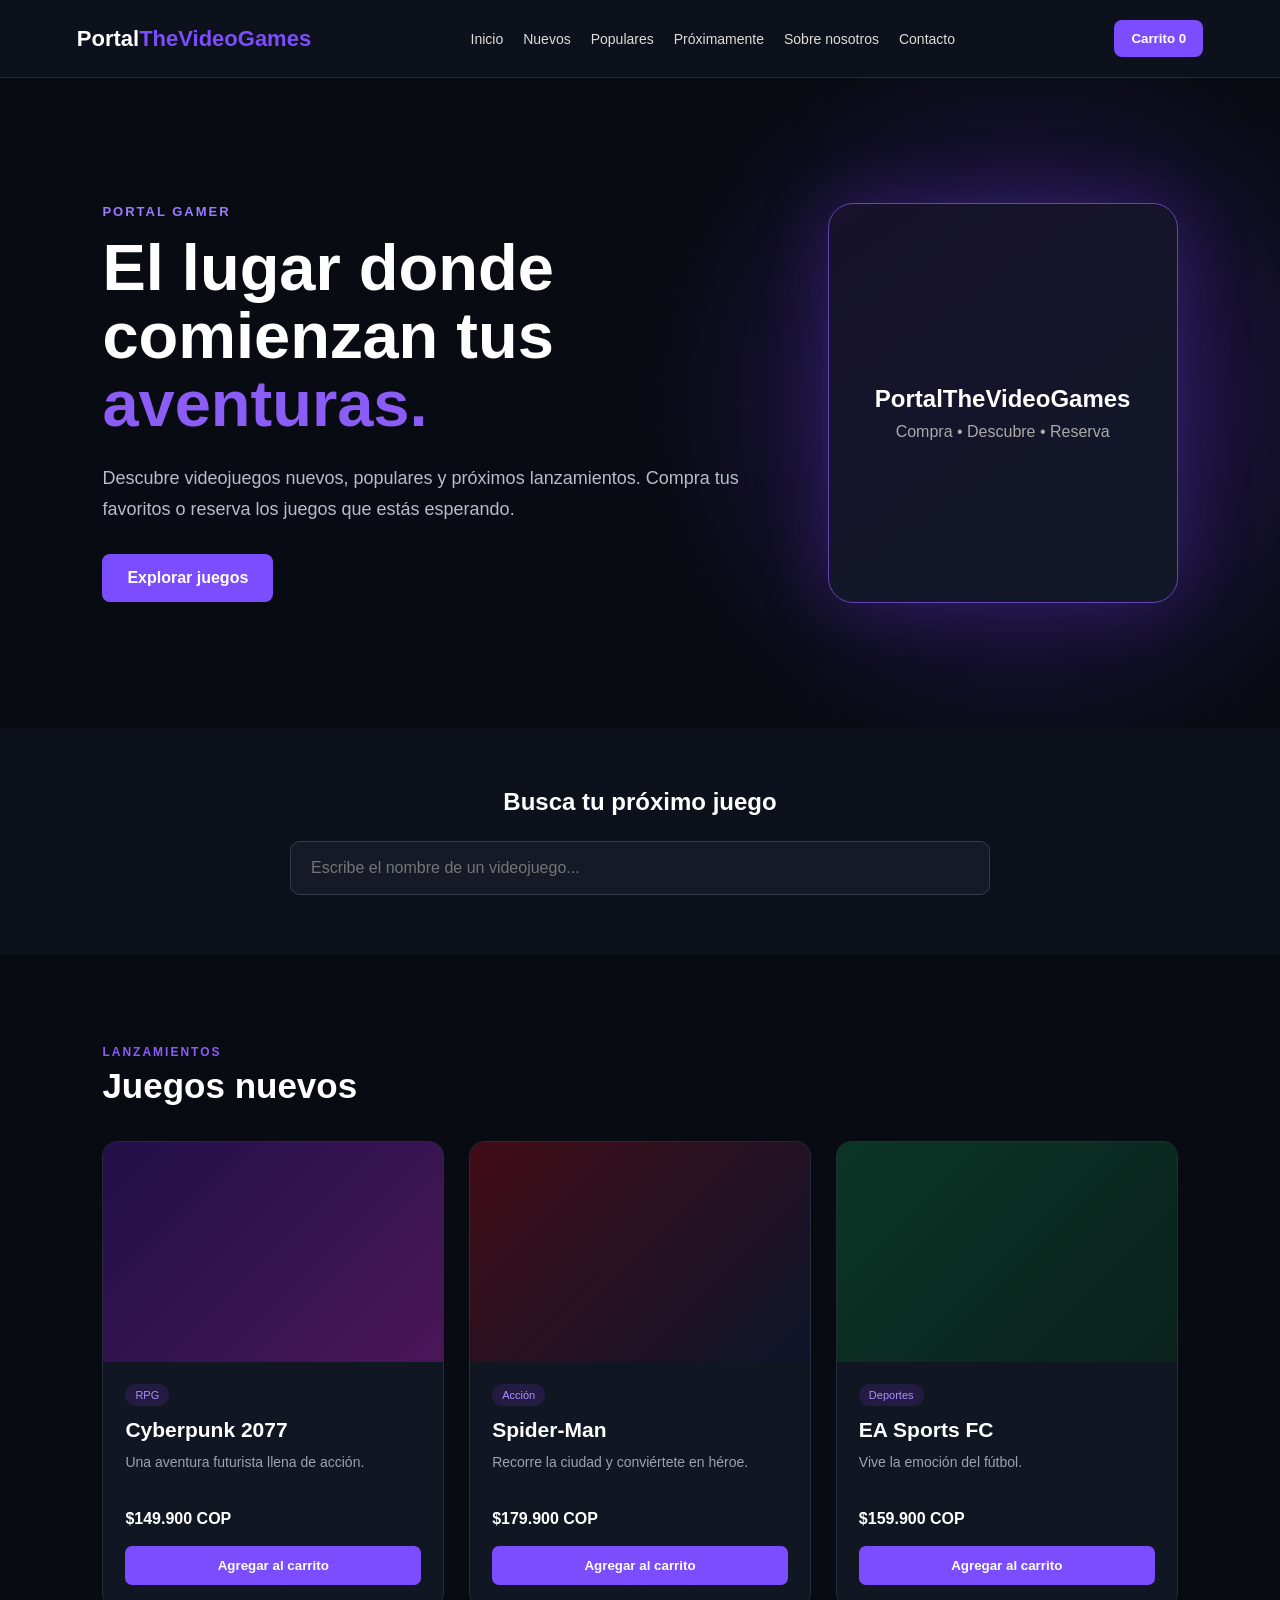
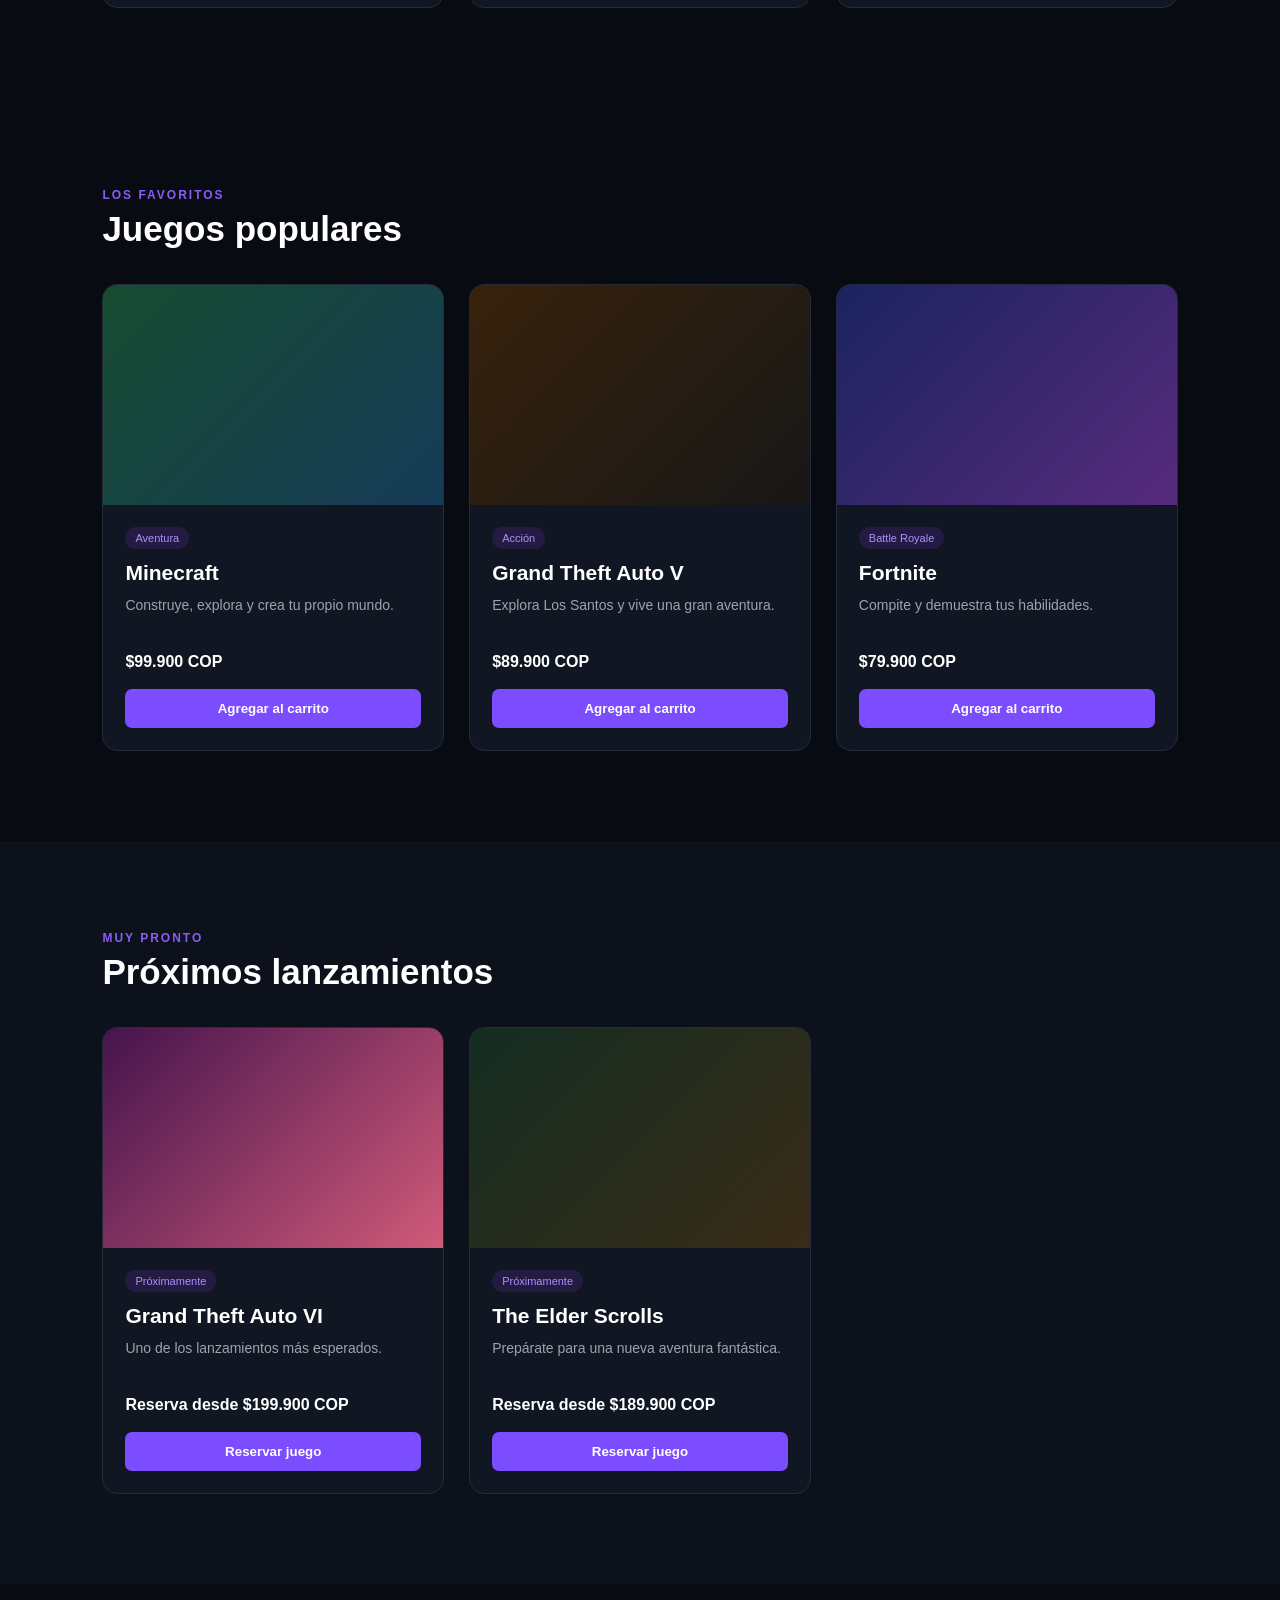
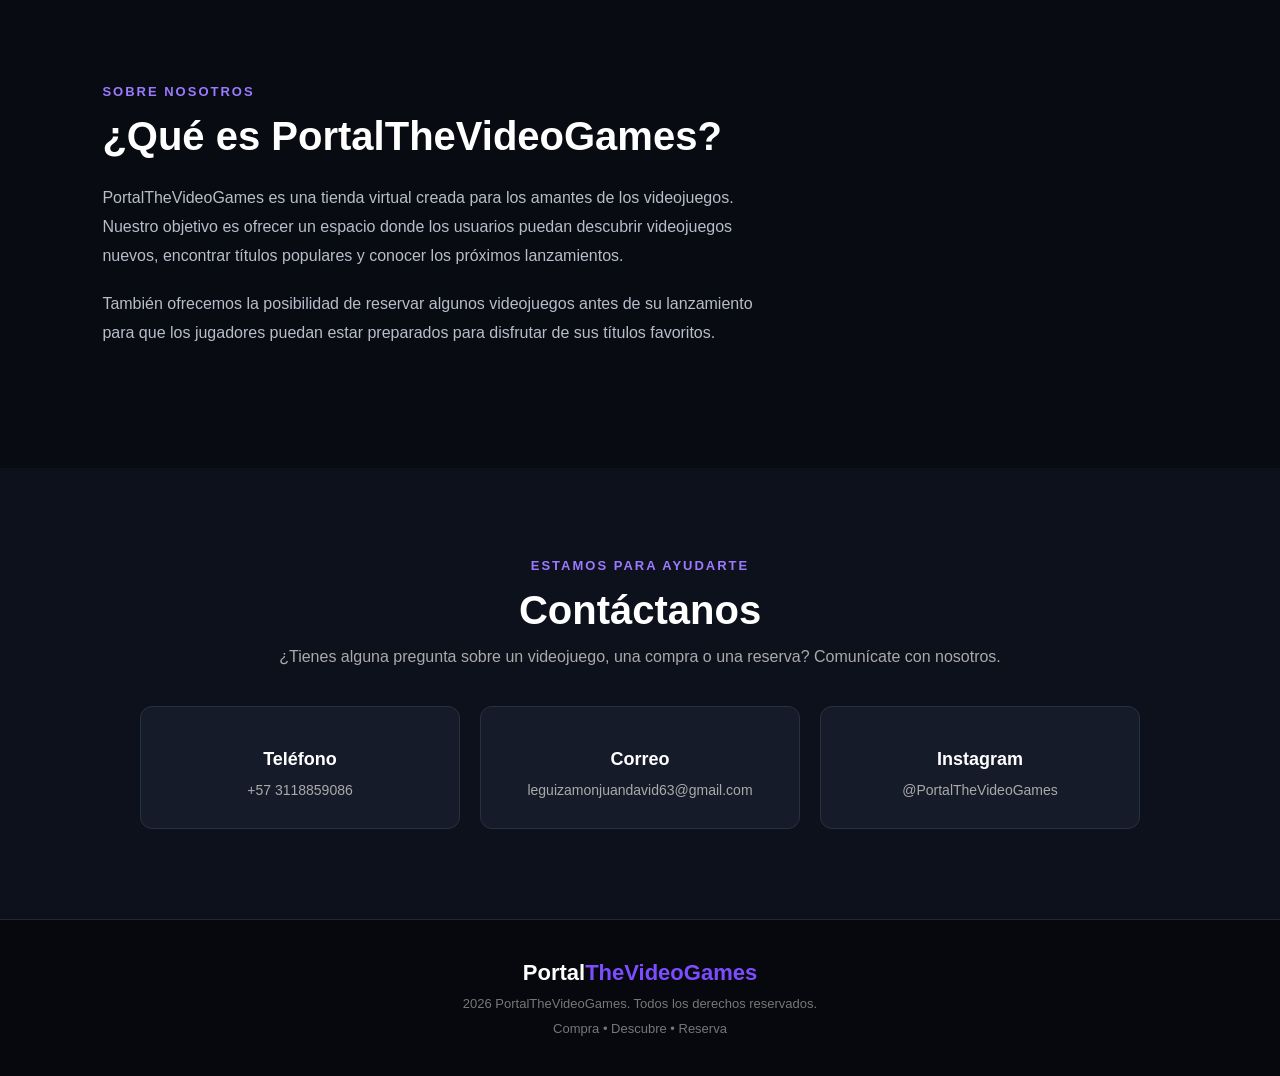
==== index.html @ 84d908fc "Rename PortalTheVideoGames.html to index.html" ====
<!DOCTYPE html>
<html lang="es">
<head>
    <meta charset="UTF-8">
    <meta name="viewport" content="width=device-width, initial-scale=1.0">
    <title>PortalTheVideoGames</title>
    <link rel="stylesheet" href="colores.css">
</head>

<body>

    <header>
        <div class="logo"> Portal<span>TheVideoGames</span></div>

        <nav>
            <a href="#inicio">Inicio</a>
            <a href="#nuevos">Nuevos</a>
            <a href="#populares">Populares</a>
            <a href="#proximos">Próximamente</a>
            <a href="#nosotros">Sobre nosotros</a>
            <a href="#contacto">Contacto</a>
        </nav>

        <button class="carrito-btn" onclick="mostrarCarrito()">
              Carrito <span id="cantidadCarrito">0</span>
        </button>
    </header>

    <section id="inicio" class="hero">

        <div class="hero-text">
            <p class="etiqueta"> PORTAL GAMER</p>

            <h1>
                El lugar donde<br>
                comienzan tus<br>
                <span>aventuras.</span>
            </h1>

            <p>
                Descubre videojuegos nuevos, populares y próximos
                lanzamientos. Compra tus favoritos o reserva los
                juegos que estás esperando.
            </p>

            <a href="#juegos" class="boton">Explorar juegos</a>
        </div>

        <div class="hero-card">
            <div class="control"></div>
            <h2>PortalTheVideoGames</h2>
            <p>Compra • Descubre • Reserva</p>
        </div>

    </section>

    <section class="buscador-section">

        <h2> Busca tu próximo juego</h2>

        <input
            type="text"
            id="buscador"
            placeholder="Escribe el nombre de un videojuego..."
            onkeyup="buscarJuego()"
        >

    </section>

    <main id="juegos">

        <section id="nuevos" class="seccion">

            <div class="titulo-seccion">
                <div>
                    <p>LANZAMIENTOS</p>
                    <h2> Juegos nuevos</h2>
                </div>
            </div>

            <div class="juegos-grid">

                <article class="juego" data-nombre="Cyberpunk 2077">
                    <div class="imagen-juego cyberpunk"></div>
                    <div class="info-juego">
                        <span class="categoria">RPG</span>
                        <h3>Cyberpunk 2077</h3>
                        <p>Una aventura futurista llena de acción.</p>
                        <strong>$149.900 COP</strong>
                        <button onclick="agregarCarrito('Cyberpunk 2077', 149900)">
                            Agregar al carrito
                        </button>
                    </div>
                </article>


                <article class="juego" data-nombre="Spider-Man">
                    <div class="imagen-juego spiderman"></div>
                    <div class="info-juego">
                        <span class="categoria">Acción</span>
                        <h3>Spider-Man</h3>
                        <p>Recorre la ciudad y conviértete en héroe.</p>
                        <strong>$179.900 COP</strong>
                        <button onclick="agregarCarrito('Spider-Man', 179900)">
                            Agregar al carrito
                        </button>
                    </div>
                </article>

                <article class="juego" data-nombre="EA Sports FC">
                    <div class="imagen-juego futbol"></div>
                    <div class="info-juego">
                        <span class="categoria">Deportes</span>
                        <h3>EA Sports FC</h3>
                        <p>Vive la emoción del fútbol.</p>
                        <strong>$159.900 COP</strong>
                        <button onclick="agregarCarrito('EA Sports FC', 159900)">
                            Agregar al carrito
                        </button>
                    </div>
                </article>

            </div>
        </section>

        <section id="populares" class="seccion">

            <div class="titulo-seccion">
                <div>
                    <p>LOS FAVORITOS</p>
                    <h2> Juegos populares</h2>
                </div>
            </div>

            <div class="juegos-grid">

                <article class="juego" data-nombre="Minecraft">
                    <div class="imagen-juego minecraft"></div>
                    <div class="info-juego">
                        <span class="categoria">Aventura</span>
                        <h3>Minecraft</h3>
                        <p>Construye, explora y crea tu propio mundo.</p>
                        <strong>$99.900 COP</strong>
                        <button onclick="agregarCarrito('Minecraft', 99900)">
                            Agregar al carrito
                        </button>
                    </div>
                </article>

                <article class="juego" data-nombre="Grand Theft Auto V">
                    <div class="imagen-juego gta"></div>
                    <div class="info-juego">
                        <span class="categoria">Acción</span>
                        <h3>Grand Theft Auto V</h3>
                        <p>Explora Los Santos y vive una gran aventura.</p>
                        <strong>$89.900 COP</strong>
                        <button onclick="agregarCarrito('Grand Theft Auto V', 89900)">
                            Agregar al carrito
                        </button>
                    </div>
                </article>


                <article class="juego" data-nombre="Fortnite">
                    <div class="imagen-juego fortnite"></div>
                    <div class="info-juego">
                        <span class="categoria">Battle Royale</span>
                        <h3>Fortnite</h3>
                        <p>Compite y demuestra tus habilidades.</p>
                        <strong>$79.900 COP</strong>
                        <button onclick="agregarCarrito('Fortnite', 79900)">
                            Agregar al carrito
                        </button>
                    </div>
                </article>

            </div>
        </section>

        <section id="proximos" class="seccion proximos">

            <div class="titulo-seccion">
                <div>
                    <p>MUY PRONTO</p>
                    <h2> Próximos lanzamientos</h2>
                </div>
            </div>

            <div class="juegos-grid">

                <article class="juego" data-nombre="Grand Theft Auto VI">
                    <div class="imagen-juego gta6"></div>

                    <div class="info-juego">
                        <span class="categoria">Próximamente</span>
                        <h3>Grand Theft Auto VI</h3>
                        <p>Uno de los lanzamientos más esperados.</p>

                        <strong>Reserva desde $199.900 COP</strong>

                        <button onclick="reservarJuego('Grand Theft Auto VI')">
                             Reservar juego
                        </button>
                    </div>
                </article>


                <article class="juego" data-nombre="The Elder Scrolls">
                    <div class="imagen-juego elder"></div>

                    <div class="info-juego">
                        <span class="categoria">Próximamente</span>
                        <h3>The Elder Scrolls</h3>
                        <p>Prepárate para una nueva aventura fantástica.</p>

                        <strong>Reserva desde $189.900 COP</strong>

                        <button onclick="reservarJuego('The Elder Scrolls')">
                             Reservar juego
                        </button>
                    </div>
                </article>

            </div>
        </section>

    </main>

    <section id="nosotros" class="nosotros">

        <div class="nosotros-contenido">

            <div>
                <p class="etiqueta">SOBRE NOSOTROS</p>

                <h2>¿Qué es PortalTheVideoGames?</h2>

                <p>
                    PortalTheVideoGames es una tienda virtual creada para
                    los amantes de los videojuegos. Nuestro objetivo es
                    ofrecer un espacio donde los usuarios puedan descubrir
                    videojuegos nuevos, encontrar títulos populares y
                    conocer los próximos lanzamientos.
                </p>

                <p>
                    También ofrecemos la posibilidad de reservar algunos
                    videojuegos antes de su lanzamiento para que los
                    jugadores puedan estar preparados para disfrutar de
                    sus títulos favoritos.
                </p>

            </div>

            <div class="nosotros-icon">
                
            </div>

        </div>

    </section>

    <section id="contacto" class="contacto">

        <p class="etiqueta">ESTAMOS PARA AYUDARTE</p>

        <h2> Contáctanos</h2>

        <p>
            ¿Tienes alguna pregunta sobre un videojuego, una compra
            o una reserva? Comunícate con nosotros.
        </p>

        <div class="contacto-grid">

            <div class="contacto-card">
                
                <h3>Teléfono</h3>
                <p>+57 3118859086</p>
            </div>

            <div class="contacto-card">
                
                <h3>Correo</h3>
                <p>leguizamonjuandavid63@gmail.com</p>
            </div>

            <div class="contacto-card">
                
                <h3>Instagram</h3>
                <p>@PortalTheVideoGames</p>
            </div>

        </div>

    </section>

    <footer>

        <div class="logo">Portal<span>TheVideoGames</span></div>

        <p>
             2026 PortalTheVideoGames.
            Todos los derechos reservados.
        </p>

        <p>
            Compra • Descubre • Reserva
        </p>

    </footer>

    <div id="carritoModal" class="modal">

        <div class="carrito-contenido">

            <button class="cerrar" onclick="cerrarCarrito()">✕</button>

            <h2> Tu carrito</h2>

            <div id="listaCarrito"></div>

            <div class="total">
                <h3>Total:</h3>
                <h3 id="totalCarrito">$0 COP</h3>
            </div>

            <button class="comprar" onclick="finalizarCompra()">
                 Finalizar compra
            </button>

        </div>

    </div>

    <script src="acceso.js"></script>

</body>
</html>
---- colores.css ----
* {
    margin: 0;
    padding: 0;
    box-sizing: border-box;
    scroll-behavior: smooth;
}
body {
    font-family: Arial, Helvetica, sans-serif;
    background: #080b12;
    color: white;
}
header {
    width: 100%;
    padding: 20px 6%;
    background: #0d111b;
    display: flex;
    align-items: center;
    justify-content: space-between;
    gap: 20px;
    position: sticky;
    top: 0;
    z-index: 1000;
    border-bottom: 1px solid #242b3a;
}
.logo {
    font-size: 22px;
    font-weight: bold;
    white-space: nowrap;
}
.logo span {
    color: #7c4dff;
}
nav {
    display: flex;
    gap: 20px;
    flex-wrap: wrap;
    justify-content: center;
}
nav a {
    color: #ddd;
    text-decoration: none;
    font-size: 14px;
    transition: 0.3s;
}
nav a:hover {
    color: #8b5cf6;
}
.carrito-btn {
    background: #7c4dff;
    border: none;
    color: white;
    padding: 11px 17px;
    border-radius: 8px;
    cursor: pointer;
    font-weight: bold;
}
.carrito-btn:hover {
    background: #6338dc;
}
.hero {
    min-height: 650px;
    padding: 80px 8%;
    display: flex;
    align-items: center;
    justify-content: space-between;
    gap: 60px;
    background:
        radial-gradient(circle at 80% 50%, #2b175e, transparent 35%),
        #080b12;
}
.hero-text {
    max-width: 650px;
}
.etiqueta {
    color: #9b7aff;
    font-size: 13px;
    font-weight: bold;
    letter-spacing: 2px;
    margin-bottom: 15px;
}
.hero h1 {
    font-size: 65px;
    line-height: 1.05;
    margin-bottom: 25px;
}
.hero h1 span {
    color: #8b5cf6;
}
.hero-text > p:not(.etiqueta) {
    color: #b8bdc9;
    font-size: 18px;
    line-height: 1.7;
    margin-bottom: 30px;
}
.boton {
    display: inline-block;
    background: #7c4dff;
    color: white;
    text-decoration: none;
    padding: 15px 25px;
    border-radius: 8px;
    font-weight: bold;
}
.boton:hover {
    background: #6338dc;
}
.hero-card {
    width: 350px;
    height: 400px;
    border-radius: 25px;
    background: linear-gradient(145deg, #18122d, #111827);
    border: 1px solid #6544b8;
    display: flex;
    flex-direction: column;
    justify-content: center;
    align-items: center;
    box-shadow: 0 0 70px rgba(124, 77, 255, 0.25);
}
.control {
    font-size: 130px;
    margin-bottom: 20px;
}
.hero-card h2 {
    font-size: 24px;
}
.hero-card p {
    color: #aaa;
    margin-top: 10px;
}
.buscador-section {
    padding: 60px 8%;
    text-align: center;
    background: #0d111b;
}
.buscador-section h2 {
    margin-bottom: 25px;
}
#buscador {
    width: 70%;
    max-width: 700px;
    padding: 17px 20px;
    border-radius: 10px;
    border: 1px solid #343b4c;
    background: #151a26;
    color: white;
    font-size: 16px;
    outline: none;
}
#buscador:focus {
    border-color: #8b5cf6;
}
.seccion {
    padding: 90px 8%;
}
.titulo-seccion {
    margin-bottom: 35px;
}
.titulo-seccion p {
    color: #8b5cf6;
    font-size: 12px;
    font-weight: bold;
    letter-spacing: 2px;
    margin-bottom: 7px;
}
.titulo-seccion h2 {
    font-size: 35px;
}
.juegos-grid {
    display: grid;
    grid-template-columns: repeat(3, 1fr);
    gap: 25px;
}
.juego {
    background: #111722;
    border: 1px solid #242c3c;
    border-radius: 15px;
    overflow: hidden;
    transition: 0.3s;
}
.juego:hover {
    transform: translateY(-7px);
    border-color: #7c4dff;
    box-shadow: 0 10px 30px rgba(0,0,0,0.4);
}
.imagen-juego {
    height: 220px;
    display: flex;
    align-items: center;
    justify-content: center;
    font-size: 85px;
}
.cyberpunk {
    background: linear-gradient(135deg, #211047, #4a165a);
}
.spiderman {
    background: linear-gradient(135deg, #410c17, #0e162b);
}
.futbol {
    background: linear-gradient(135deg, #0c3527, #09221c);
}
.minecraft {
    background: linear-gradient(135deg, #174b30, #163b58);
}
.gta {
    background: linear-gradient(135deg, #38220c, #171717);
}
.fortnite {
    background: linear-gradient(135deg, #1a2360, #572b7c);
}
.gta6 {
    background: linear-gradient(135deg, #45144d, #d05a79);
}
.elder {
    background: linear-gradient(135deg, #142d22, #392b17);
}
.info-juego {
    padding: 22px;
}
.categoria {
    display: inline-block;
    color: #a991ff;
    background: #241b43;
    padding: 5px 10px;
    border-radius: 20px;
    font-size: 11px;
    margin-bottom: 12px;
}
.info-juego h3 {
    font-size: 21px;
    margin-bottom: 10px;
}
.info-juego p {
    color: #9ca3af;
    font-size: 14px;
    line-height: 1.5;
    min-height: 43px;
    margin-bottom: 15px;
}
.info-juego strong {
    display: block;
    margin-bottom: 18px;
    color: #fff;
}
.info-juego button {
    width: 100%;
    padding: 12px;
    border: none;
    border-radius: 7px;
    background: #7c4dff;
    color: white;
    font-weight: bold;
    cursor: pointer;
}
.info-juego button:hover {
    background: #6338dc;
}
.proximos {
    background: #0d111b;
}
.nosotros {
    padding: 100px 8%;
}
.nosotros-contenido {
    max-width: 1100px;
    margin: auto;
    display: grid;
    grid-template-columns: 2fr 1fr;
    gap: 70px;
    align-items: center;
}
.nosotros h2 {
    font-size: 40px;
    margin-bottom: 25px;
}
.nosotros p:not(.etiqueta) {
    color: #b8bdc9;
    line-height: 1.8;
    margin-bottom: 20px;
}
.nosotros-icon {
    font-size: 170px;
    text-align: center;
}
.contacto {
    padding: 90px 8%;
    text-align: center;
    background: #0d111b;
}
.contacto h2 {
    font-size: 40px;
    margin-bottom: 15px;
}
.contacto > p:not(.etiqueta) {
    color: #aaa;
    margin-bottom: 40px;
}
.contacto-grid {
    max-width: 1000px;
    margin: auto;
    display: grid;
    grid-template-columns: repeat(3, 1fr);
    gap: 20px;
}
.contacto-card {
    background: #151b28;
    border: 1px solid #283143;
    border-radius: 12px;
    padding: 30px;
    font-size: 35px;
}
.contacto-card h3 {
    font-size: 18px;
    margin: 12px;
}
.contacto-card p {
    color: #aaa;
    font-size: 14px;
}
footer {
    padding: 40px 8%;
    background: #06080d;
    text-align: center;
    border-top: 1px solid #202634;
}
footer p {
    color: #777;
    margin-top: 10px;
    font-size: 13px;
}
.modal {
    display: none;
    position: fixed;
    z-index: 2000;
    left: 0;
    top: 0;
    width: 100%;
    height: 100%;
    background: rgba(0,0,0,0.75);
}
.carrito-contenido {
    background: #111722;
    width: 90%;
    max-width: 550px;
    max-height: 80vh;
    overflow-y: auto;
    margin: 7% auto;
    padding: 30px;
    border-radius: 15px;
    border: 1px solid #3a4355;
    position: relative;
}
.carrito-contenido h2 {
    margin-bottom: 25px;
}
.cerrar {
    position: absolute;
    right: 20px;
    top: 15px;
    background: none;
    border: none;
    color: white;
    font-size: 25px;
    cursor: pointer;
}
.item-carrito {
    display: flex;
    justify-content: space-between;
    align-items: center;
    gap: 15px;
    padding: 15px 0;
    border-bottom: 1px solid #293142;
}
.item-carrito button {
    background: #dc3545;
    border: none;
    color: white;
    padding: 7px 10px;
    border-radius: 5px;
    cursor: pointer;
}
.total {
    display: flex;
    justify-content: space-between;
    margin-top: 25px;
    padding-top: 20px;
    border-top: 1px solid #343b4c;
}
.comprar {
    width: 100%;
    margin-top: 20px;
    padding: 14px;
    border: none;
    border-radius: 7px;
    background: #20c997;
    color: #06120e;
    font-weight: bold;
    cursor: pointer;
}
@media (max-width: 1000px) {
    header {
        flex-direction: column;
    }
    .hero {
        flex-direction: column;
        text-align: center;
    }
    .hero h1 {
        font-size: 50px;
    }
    .juegos-grid {
        grid-template-columns: repeat(2, 1fr);
    }
    .nosotros-contenido {
        grid-template-columns: 1fr;
        text-align: center;
    }
}
@media (max-width: 650px) {
    nav {
        gap: 10px;
    }
    nav a {
        font-size: 12px;
    }
    .hero {
        padding: 60px 5%;
    }
    .hero h1 {
        font-size: 40px;
    }
    .hero-card {
        width: 100%;
    }
    #buscador {
        width: 90%;
    }
    .seccion {
        padding: 60px 5%;
    }
    .juegos-grid {
        grid-template-columns: 1fr;
    }
    .contacto-grid {
        grid-template-columns: 1fr;
    }
    .nosotros h2,
    .contacto h2 {
        font-size: 30px;
    }
}
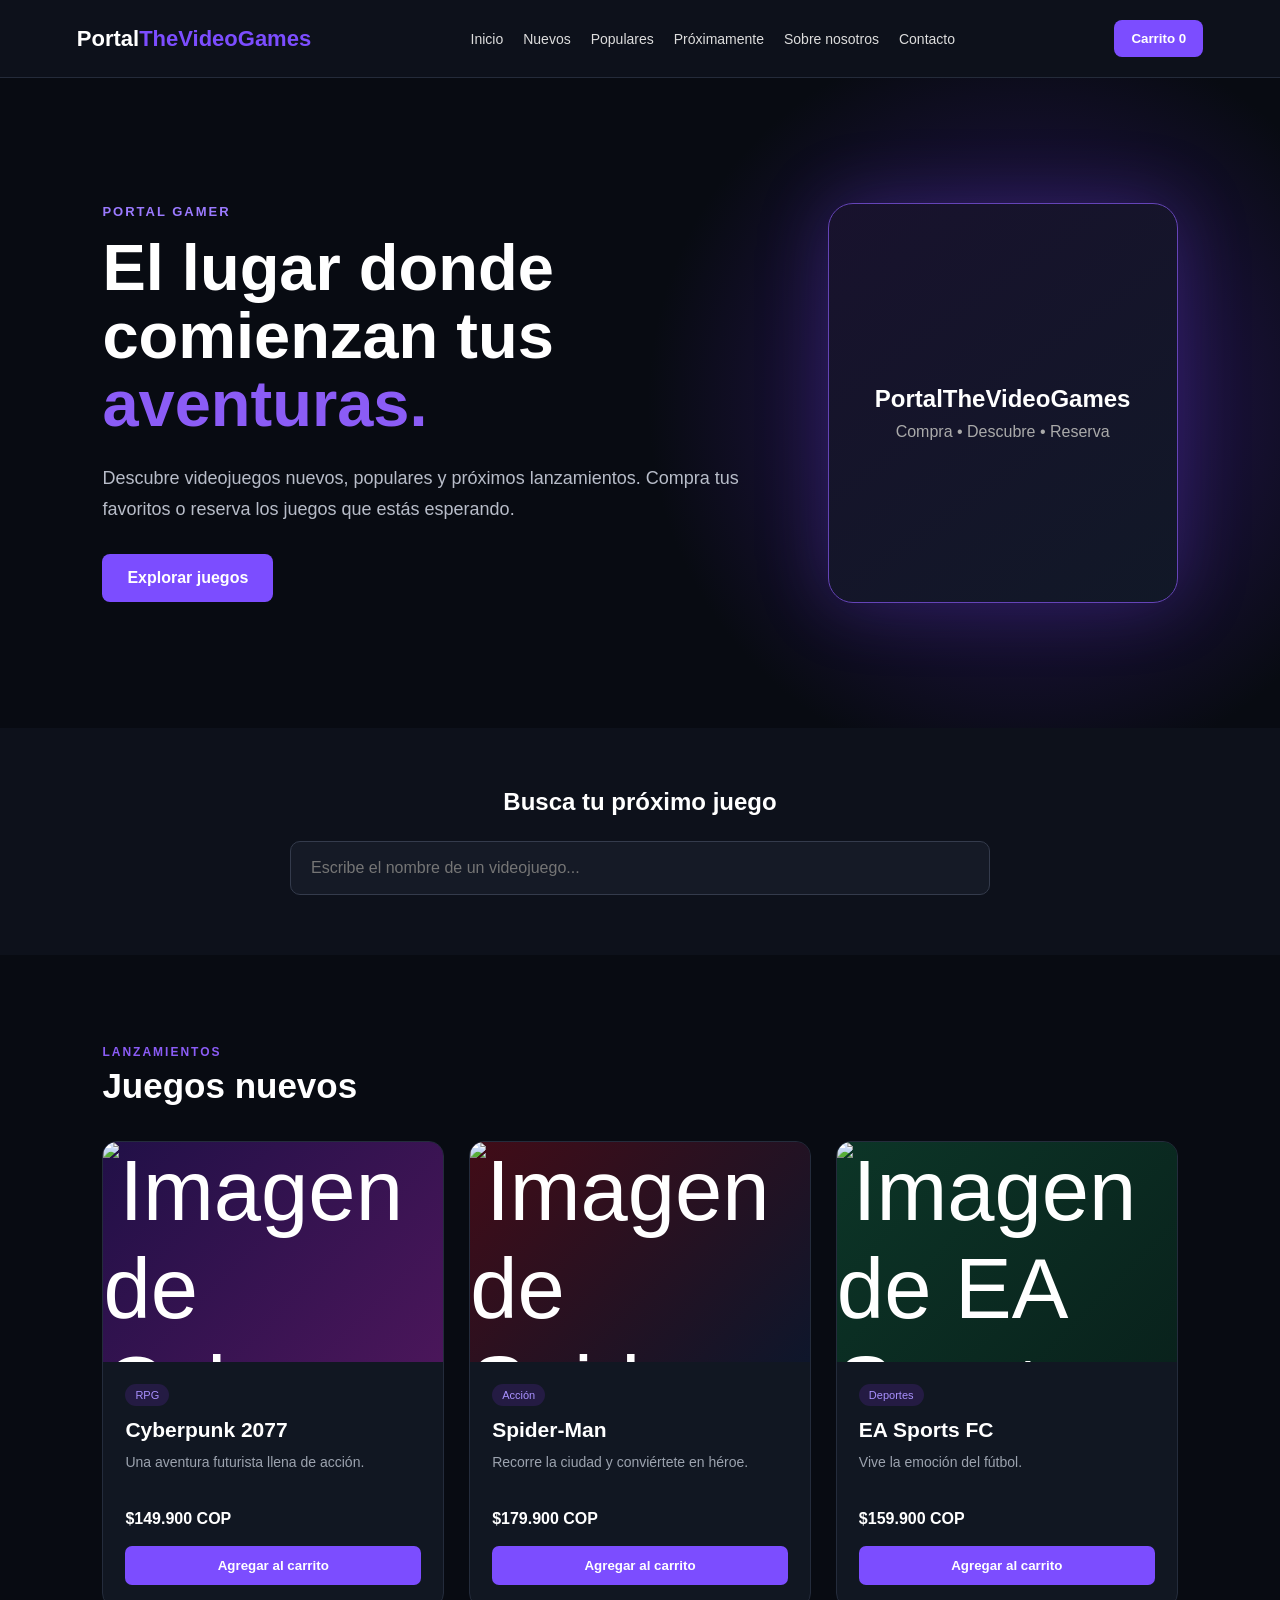
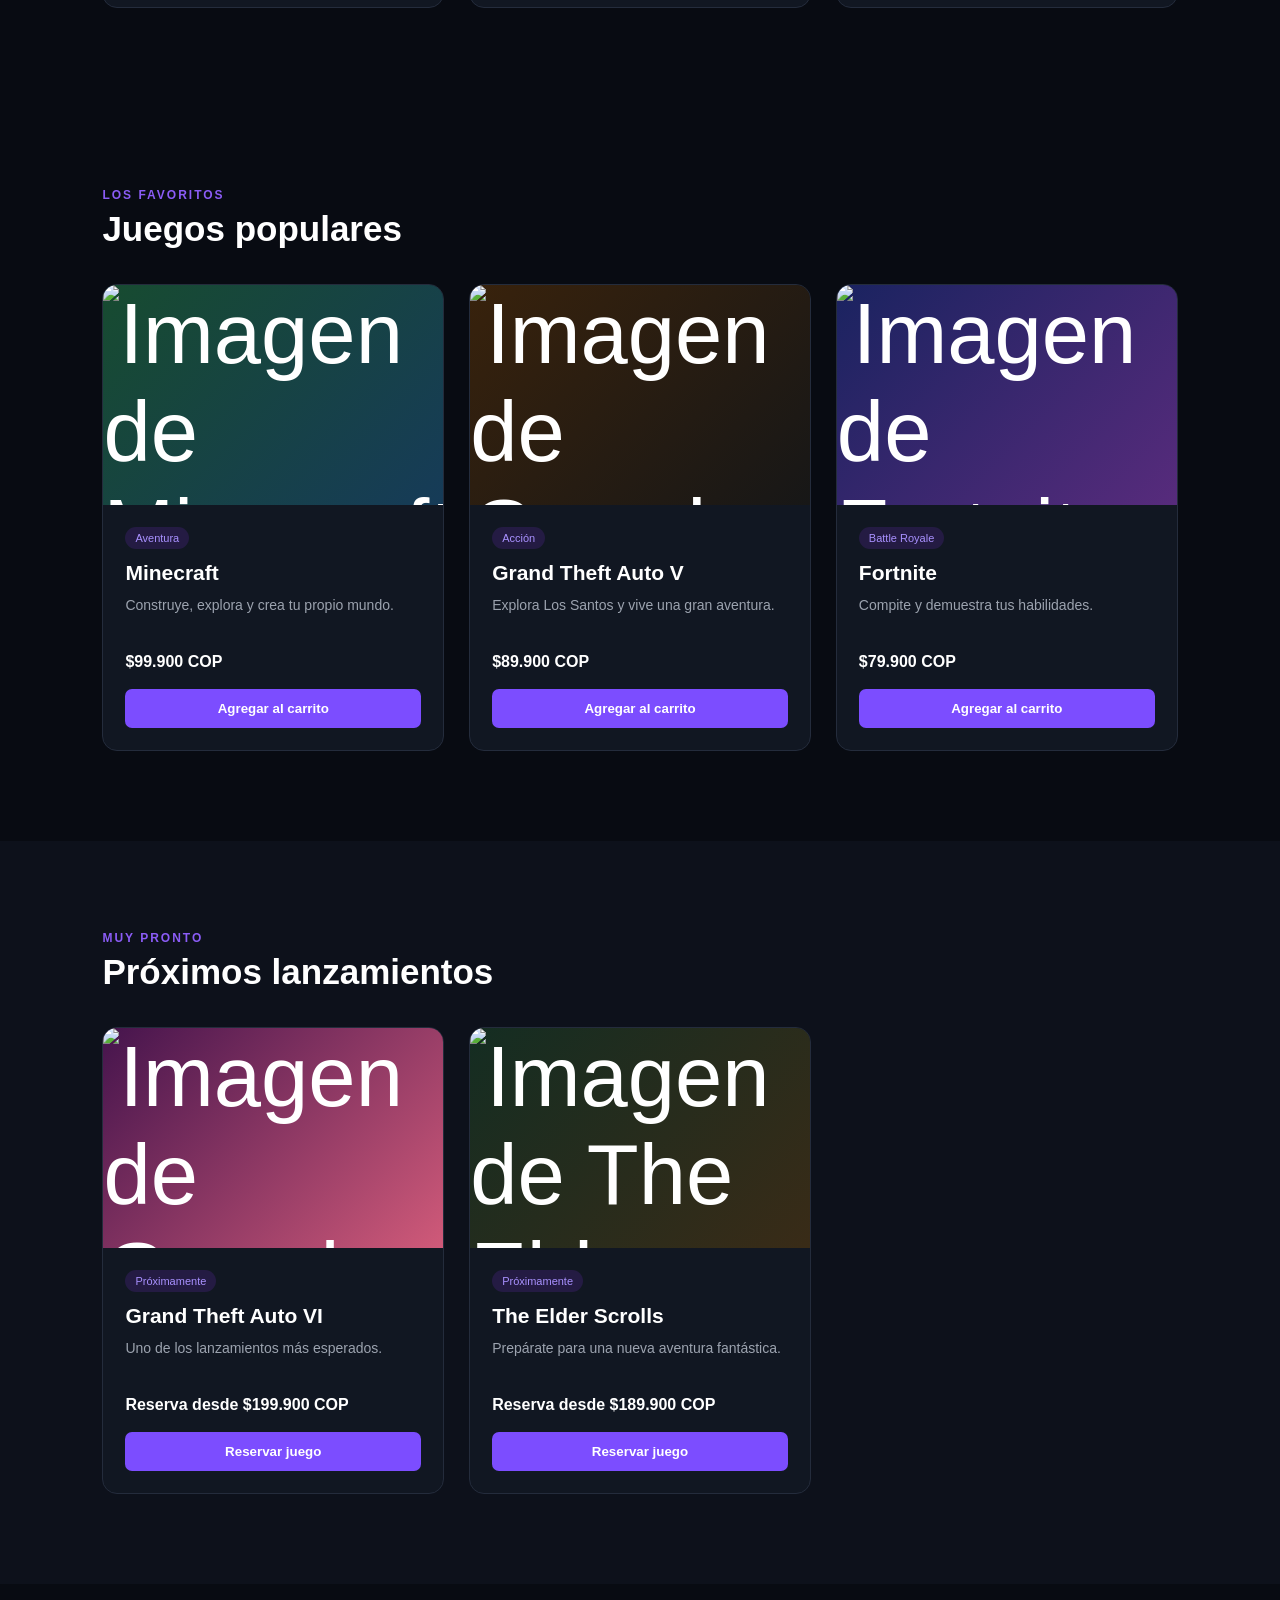
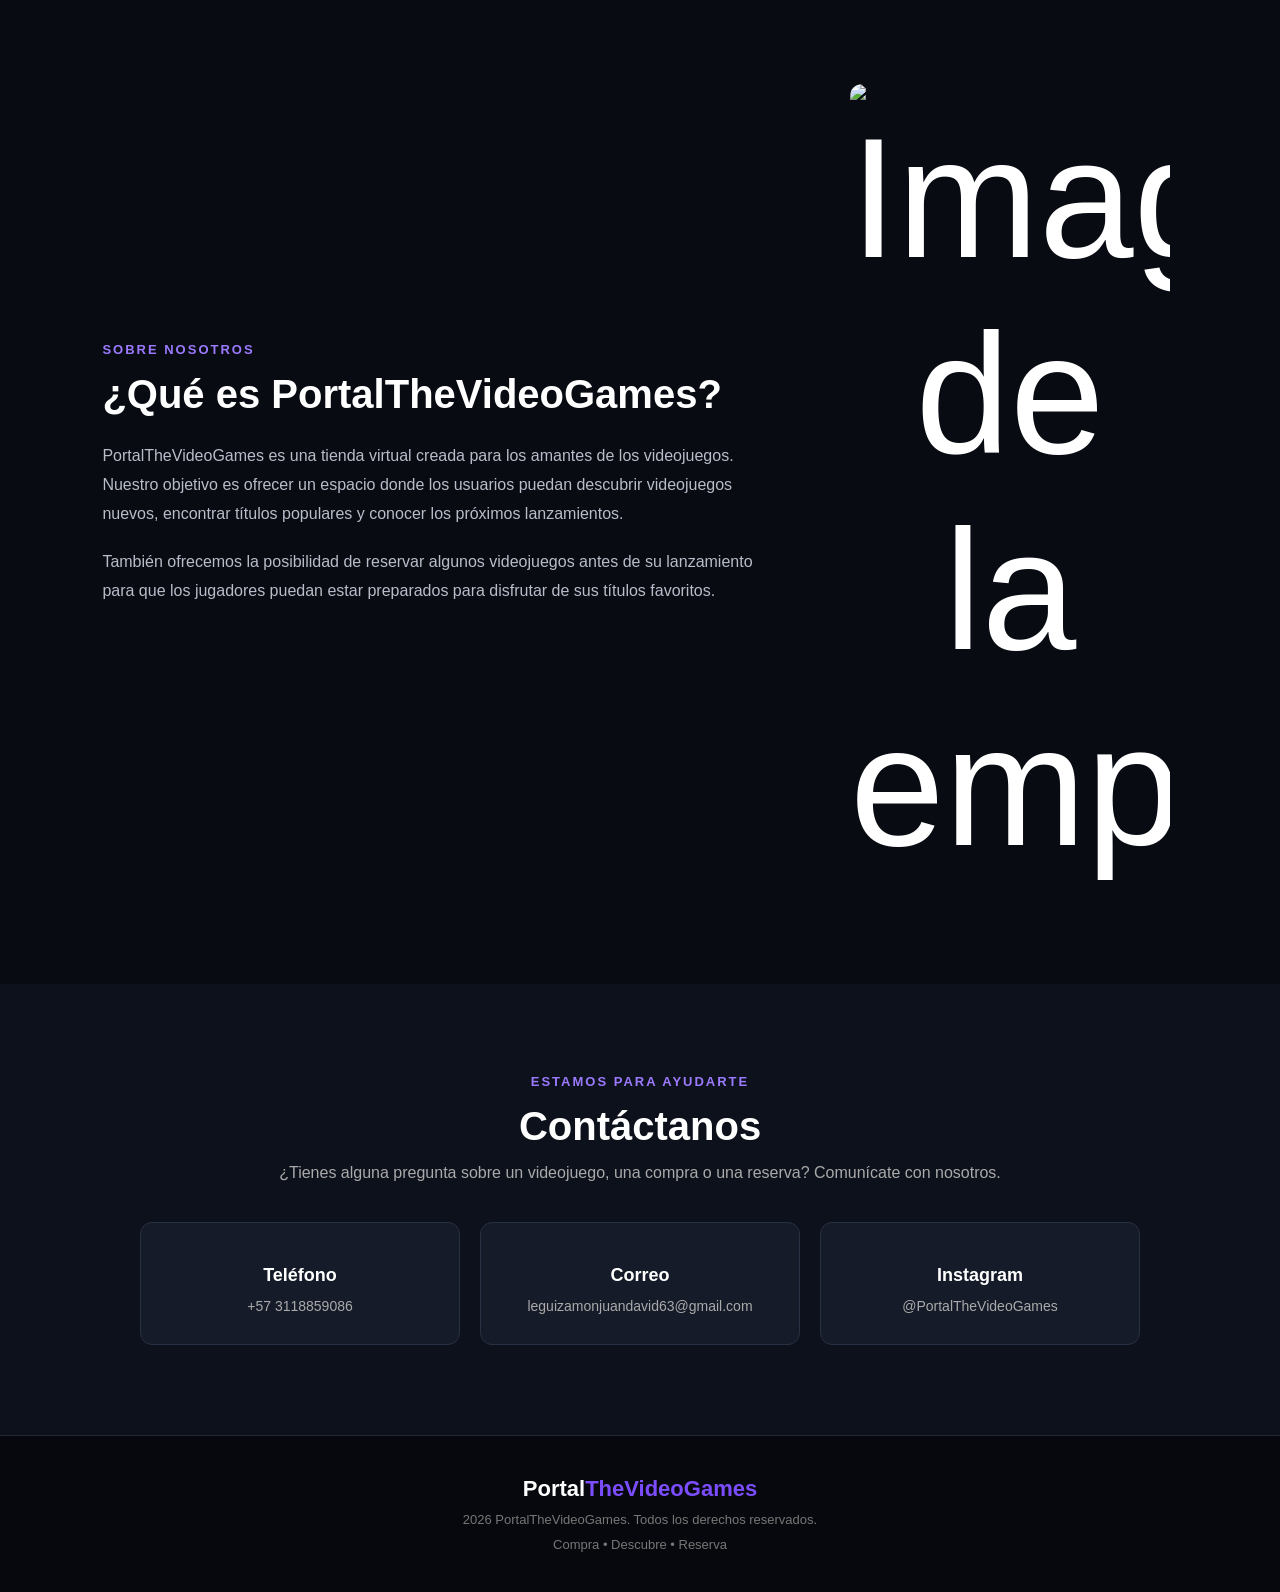
==== commit fcb80f98: "Add files via upload" ====
--- a/index.html
+++ b/index.html
@@ -81,7 +81,9 @@
             <div class="juegos-grid">
 
                 <article class="juego" data-nombre="Cyberpunk 2077">
-                    <div class="imagen-juego cyberpunk"></div>
+                    <div class="imagen-juego cyberpunk">
+                        <img src="cyber.webp" alt="Imagen de Cyberpunk 2077">
+                    </div>
                     <div class="info-juego">
                         <span class="categoria">RPG</span>
                         <h3>Cyberpunk 2077</h3>
@@ -95,7 +97,9 @@
 
 
                 <article class="juego" data-nombre="Spider-Man">
-                    <div class="imagen-juego spiderman"></div>
+                    <div class="imagen-juego spiderman">
+                        <img src="spider.jpeg" alt="Imagen de Spider-Man">
+                    </div>
                     <div class="info-juego">
                         <span class="categoria">Acción</span>
                         <h3>Spider-Man</h3>
@@ -108,7 +112,9 @@
                 </article>
 
                 <article class="juego" data-nombre="EA Sports FC">
-                    <div class="imagen-juego futbol"></div>
+                    <div class="imagen-juego futbol">
+                        <img src="fc.webp" alt="Imagen de EA Sports FC">
+                    </div>
                     <div class="info-juego">
                         <span class="categoria">Deportes</span>
                         <h3>EA Sports FC</h3>
@@ -135,7 +141,9 @@
             <div class="juegos-grid">
 
                 <article class="juego" data-nombre="Minecraft">
-                    <div class="imagen-juego minecraft"></div>
+                    <div class="imagen-juego minecraft">
+                        <img src="minecraft.avif" alt="Imagen de Minecraft">
+                    </div>
                     <div class="info-juego">
                         <span class="categoria">Aventura</span>
                         <h3>Minecraft</h3>
@@ -148,7 +156,9 @@
                 </article>
 
                 <article class="juego" data-nombre="Grand Theft Auto V">
-                    <div class="imagen-juego gta"></div>
+                    <div class="imagen-juego gta">
+                        <img src="gtavi.jpg" alt="Imagen de Grand Theft Auto V">
+                    </div>
                     <div class="info-juego">
                         <span class="categoria">Acción</span>
                         <h3>Grand Theft Auto V</h3>
@@ -162,7 +172,9 @@
 
 
                 <article class="juego" data-nombre="Fortnite">
-                    <div class="imagen-juego fortnite"></div>
+                    <div class="imagen-juego fortnite">
+                        <img src="fortnite.avif" alt="Imagen de Fortnite">
+                    </div>
                     <div class="info-juego">
                         <span class="categoria">Battle Royale</span>
                         <h3>Fortnite</h3>
@@ -189,7 +201,9 @@
             <div class="juegos-grid">
 
                 <article class="juego" data-nombre="Grand Theft Auto VI">
-                    <div class="imagen-juego gta6"></div>
+                    <div class="imagen-juego gta6">
+                        <img src="gta-VI.jpg" alt="Imagen de Grand Theft Auto VI">
+                    </div>
 
                     <div class="info-juego">
                         <span class="categoria">Próximamente</span>
@@ -206,7 +220,9 @@
 
 
                 <article class="juego" data-nombre="The Elder Scrolls">
-                    <div class="imagen-juego elder"></div>
+                    <div class="imagen-juego elder">
+                        <img src="the elder.png" alt="Imagen de The Elder Scrolls">
+                    </div>
 
                     <div class="info-juego">
                         <span class="categoria">Próximamente</span>
@@ -253,7 +269,7 @@
             </div>
 
             <div class="nosotros-icon">
-                
+                <img src="cuarta.jpeg" alt="Imagen de la empresa">
             </div>
 
         </div>
@@ -336,4 +352,4 @@
     <script src="acceso.js"></script>
 
 </body>
-</html>
+</html>
--- a/colores.css
+++ b/colores.css
@@ -188,6 +188,11 @@
     align-items: center;
     justify-content: center;
     font-size: 85px;
+}
+.imagen-juego img {
+    width: 100%;
+    height: 100%;
+    object-fit: cover;
 }
 .cyberpunk {
     background: linear-gradient(135deg, #211047, #4a165a);
@@ -280,6 +285,13 @@
 .nosotros-icon {
     font-size: 170px;
     text-align: center;
+}
+.nosotros-icon img {
+    width: 100%;
+    max-width: 320px;
+    height: 260px;
+    object-fit: cover;
+    border-radius: 12px;
 }
 .contacto {
     padding: 90px 8%;
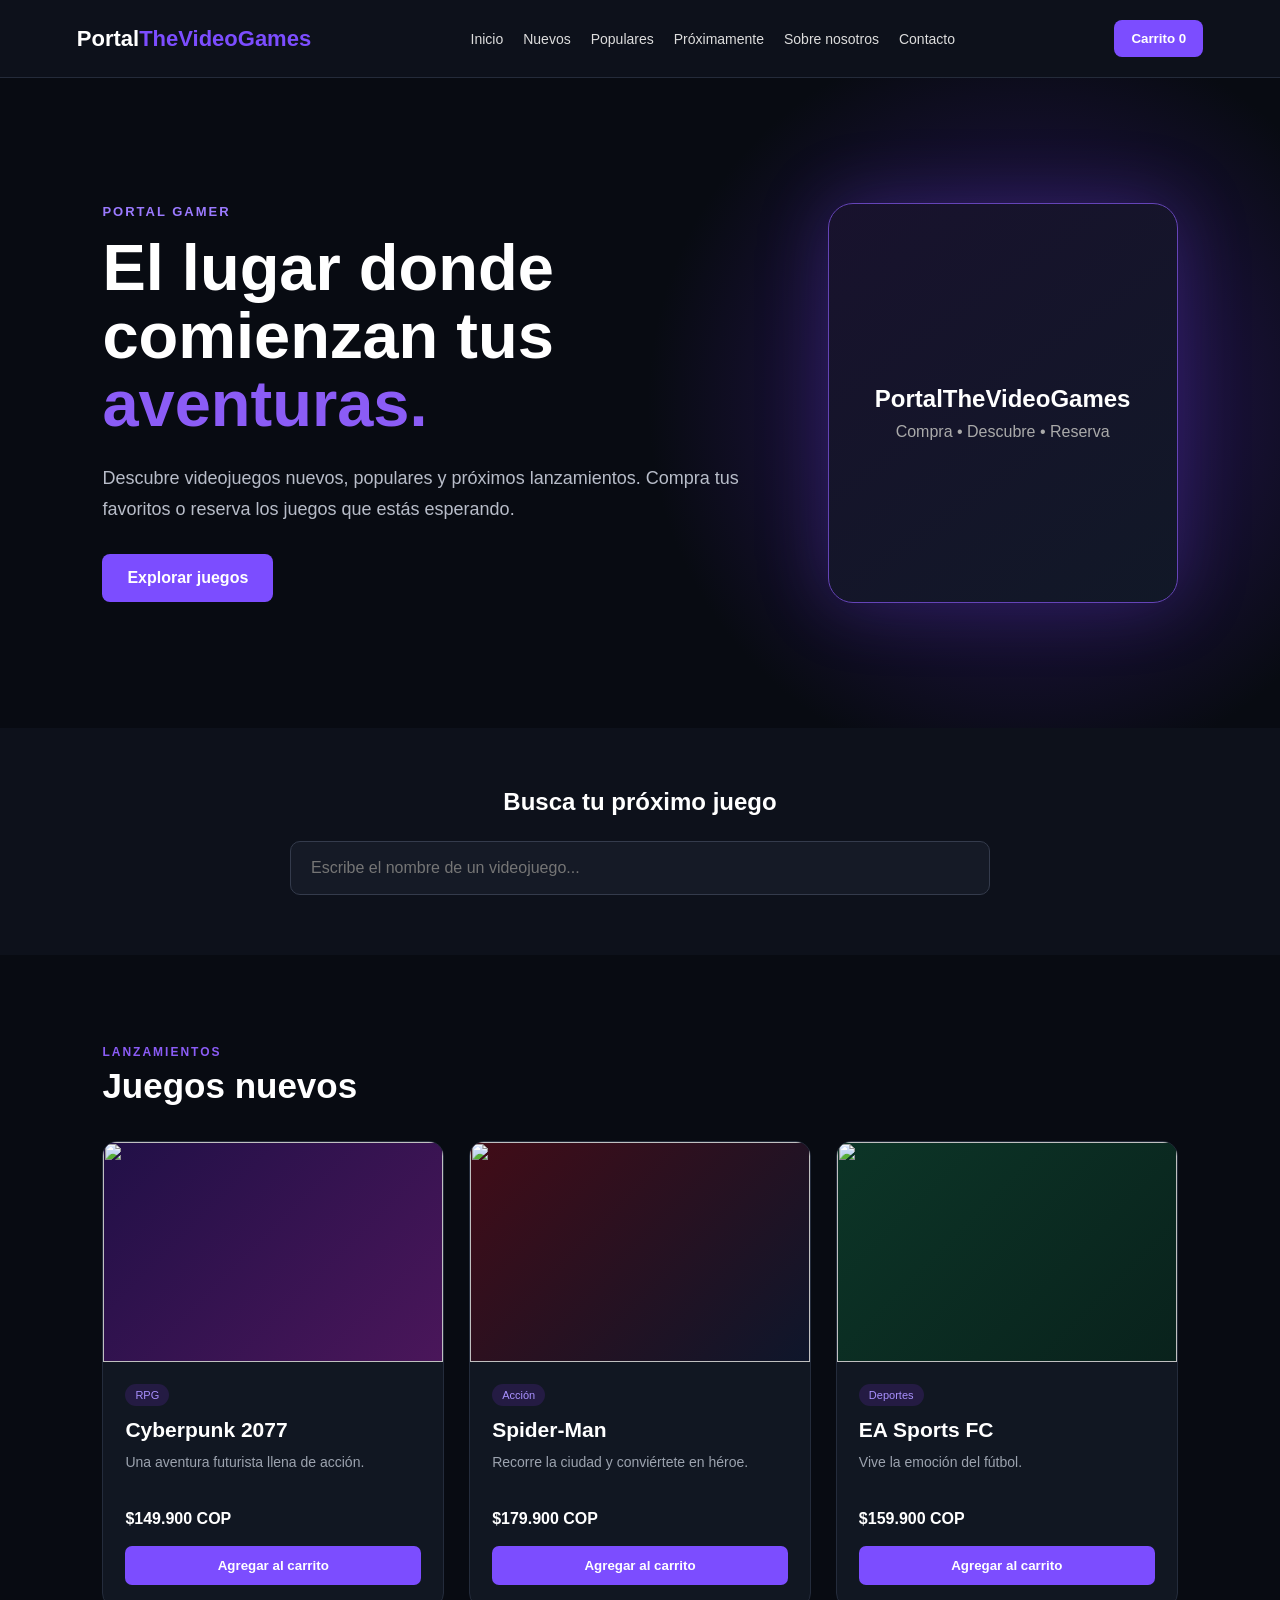
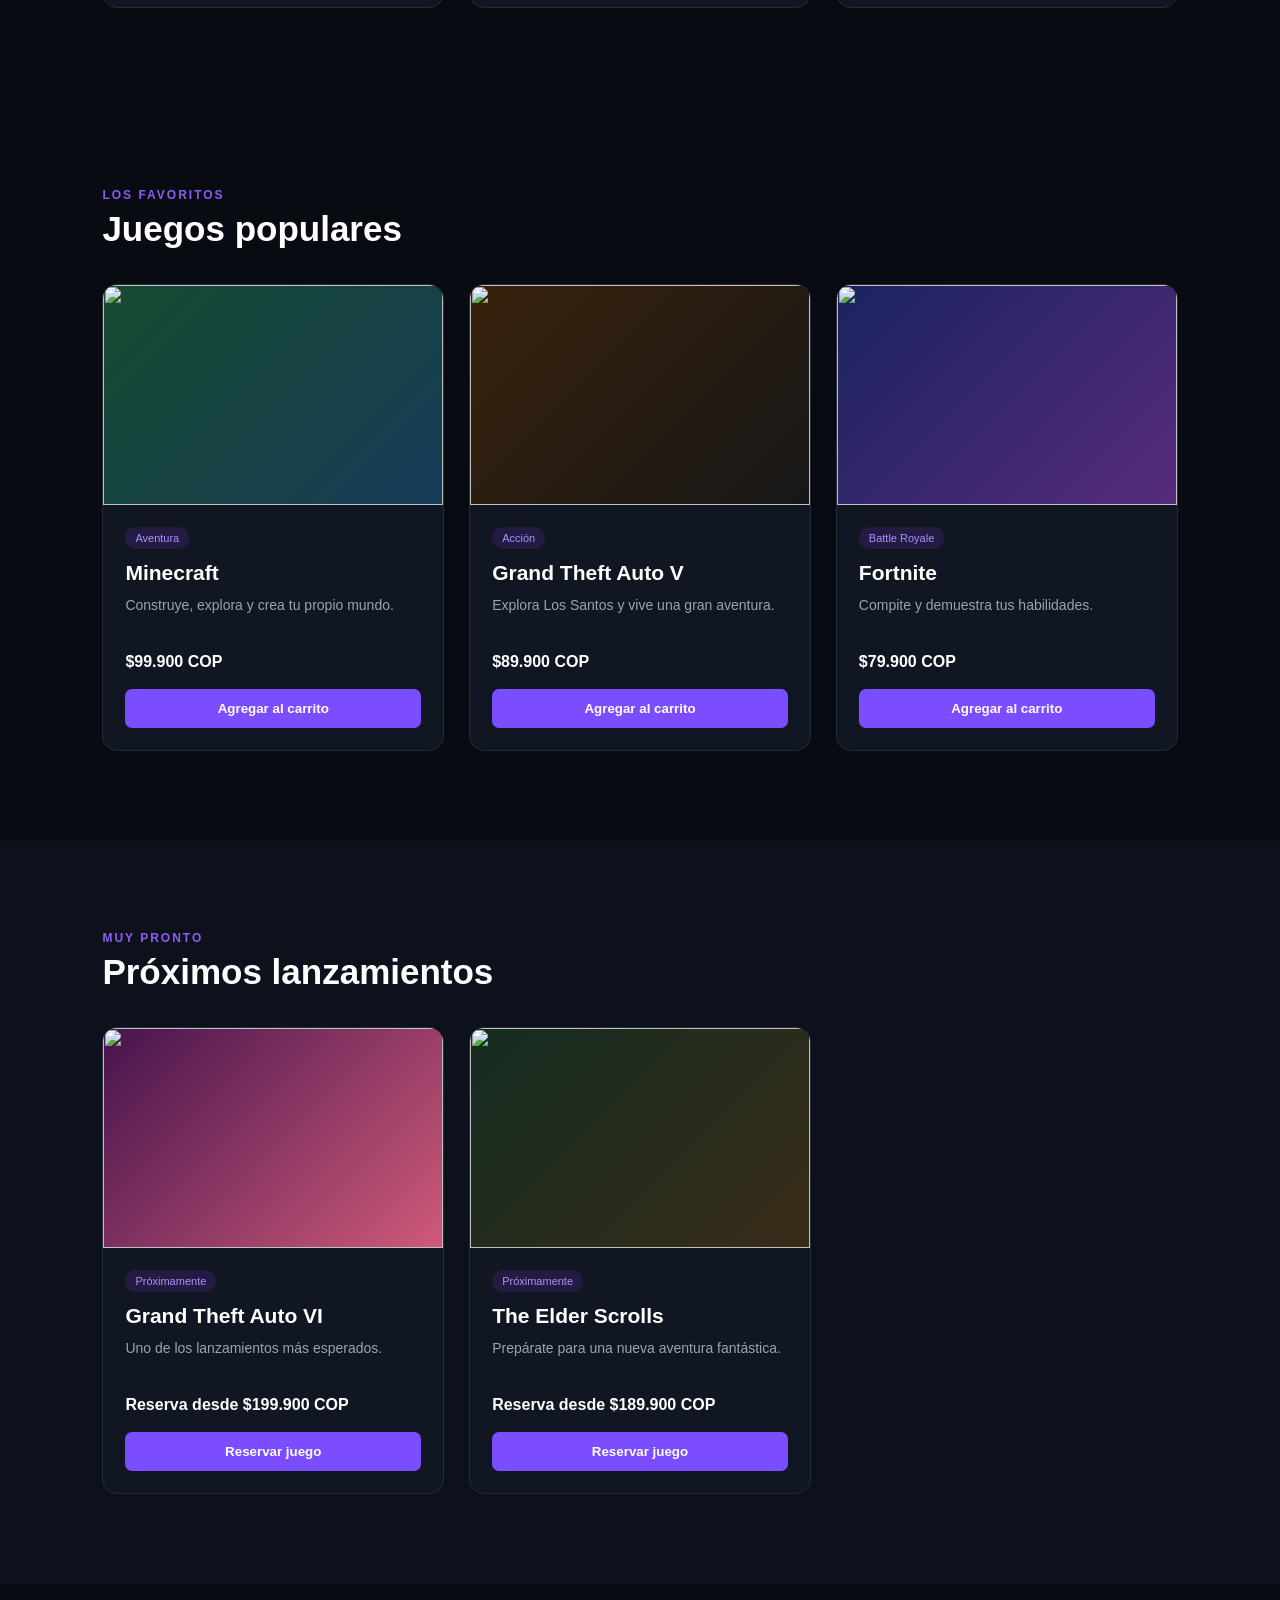
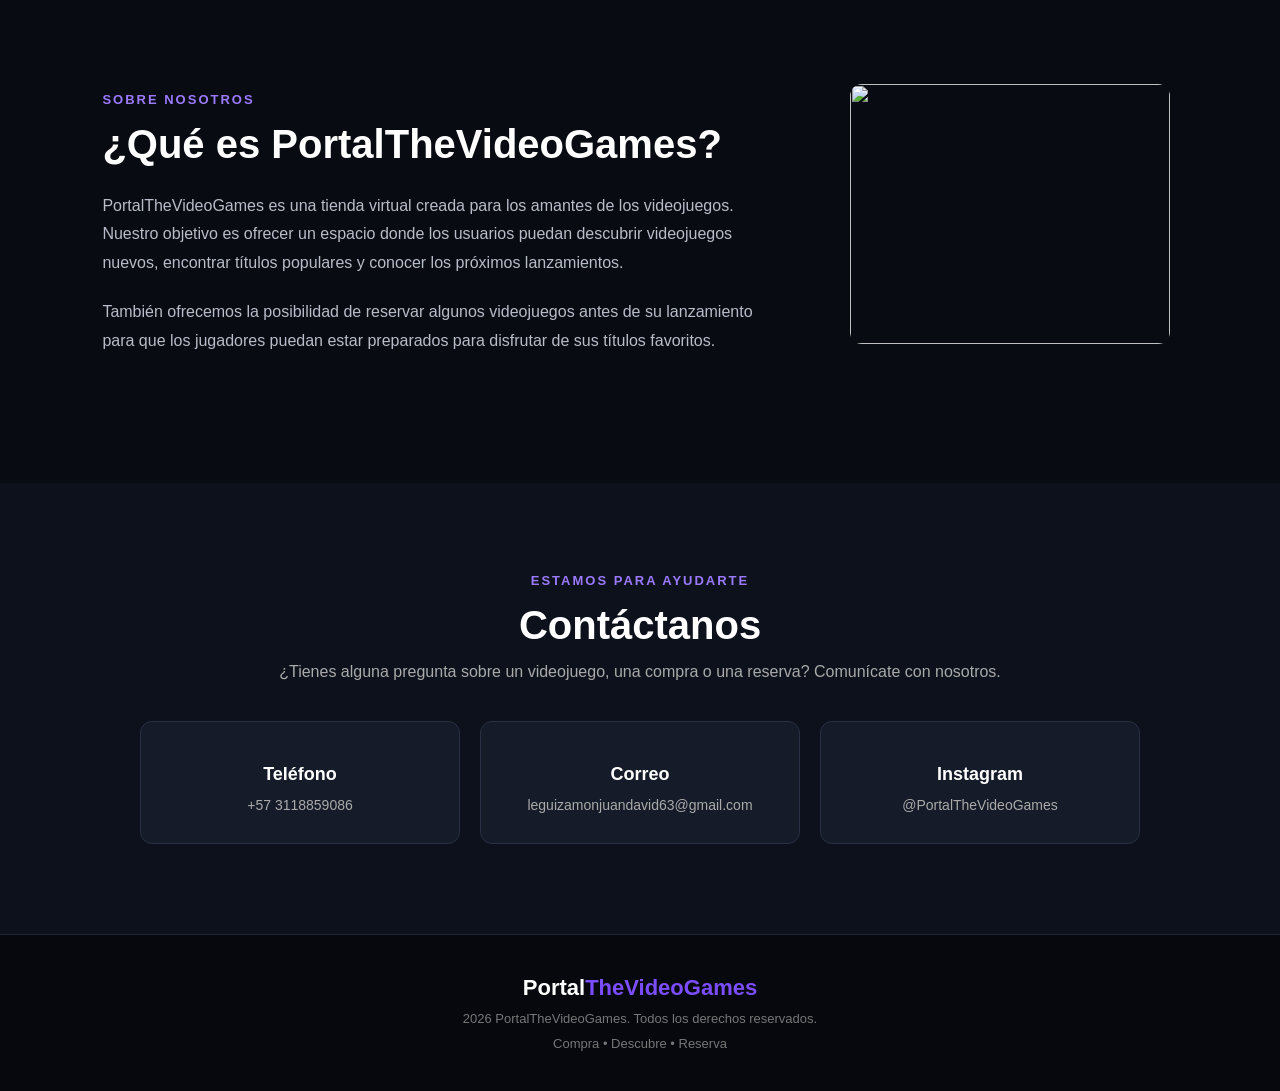
==== commit dc428585: "Add files via upload" ====
--- a/index.html
+++ b/index.html
@@ -82,7 +82,7 @@
 
                 <article class="juego" data-nombre="Cyberpunk 2077">
                     <div class="imagen-juego cyberpunk">
-                        <img src="cyber.webp" alt="Imagen de Cyberpunk 2077">
+                        <img src="cyber.webp" alt="">
                     </div>
                     <div class="info-juego">
                         <span class="categoria">RPG</span>
@@ -98,7 +98,7 @@
 
                 <article class="juego" data-nombre="Spider-Man">
                     <div class="imagen-juego spiderman">
-                        <img src="spider.jpeg" alt="Imagen de Spider-Man">
+                        <img src="spider.jpeg" alt="">
                     </div>
                     <div class="info-juego">
                         <span class="categoria">Acción</span>
@@ -113,7 +113,7 @@
 
                 <article class="juego" data-nombre="EA Sports FC">
                     <div class="imagen-juego futbol">
-                        <img src="fc.webp" alt="Imagen de EA Sports FC">
+                        <img src="fc.webp" alt="">
                     </div>
                     <div class="info-juego">
                         <span class="categoria">Deportes</span>
@@ -142,7 +142,7 @@
 
                 <article class="juego" data-nombre="Minecraft">
                     <div class="imagen-juego minecraft">
-                        <img src="minecraft.avif" alt="Imagen de Minecraft">
+                        <img src="minecraft.avif" alt="">
                     </div>
                     <div class="info-juego">
                         <span class="categoria">Aventura</span>
@@ -157,7 +157,7 @@
 
                 <article class="juego" data-nombre="Grand Theft Auto V">
                     <div class="imagen-juego gta">
-                        <img src="gtavi.jpg" alt="Imagen de Grand Theft Auto V">
+                        <img src="gtavi.jpg" alt="">
                     </div>
                     <div class="info-juego">
                         <span class="categoria">Acción</span>
@@ -173,7 +173,7 @@
 
                 <article class="juego" data-nombre="Fortnite">
                     <div class="imagen-juego fortnite">
-                        <img src="fortnite.avif" alt="Imagen de Fortnite">
+                        <img src="fortnite.avif" alt="">
                     </div>
                     <div class="info-juego">
                         <span class="categoria">Battle Royale</span>
@@ -202,7 +202,7 @@
 
                 <article class="juego" data-nombre="Grand Theft Auto VI">
                     <div class="imagen-juego gta6">
-                        <img src="gta-VI.jpg" alt="Imagen de Grand Theft Auto VI">
+                        <img src="gta-VI.jpg" alt="">
                     </div>
 
                     <div class="info-juego">
@@ -221,7 +221,7 @@
 
                 <article class="juego" data-nombre="The Elder Scrolls">
                     <div class="imagen-juego elder">
-                        <img src="the elder.png" alt="Imagen de The Elder Scrolls">
+                        <img src="the elder.png" alt="">
                     </div>
 
                     <div class="info-juego">
@@ -269,7 +269,7 @@
             </div>
 
             <div class="nosotros-icon">
-                <img src="cuarta.jpeg" alt="Imagen de la empresa">
+                <img src="cuarta.jpeg" alt="">
             </div>
 
         </div>
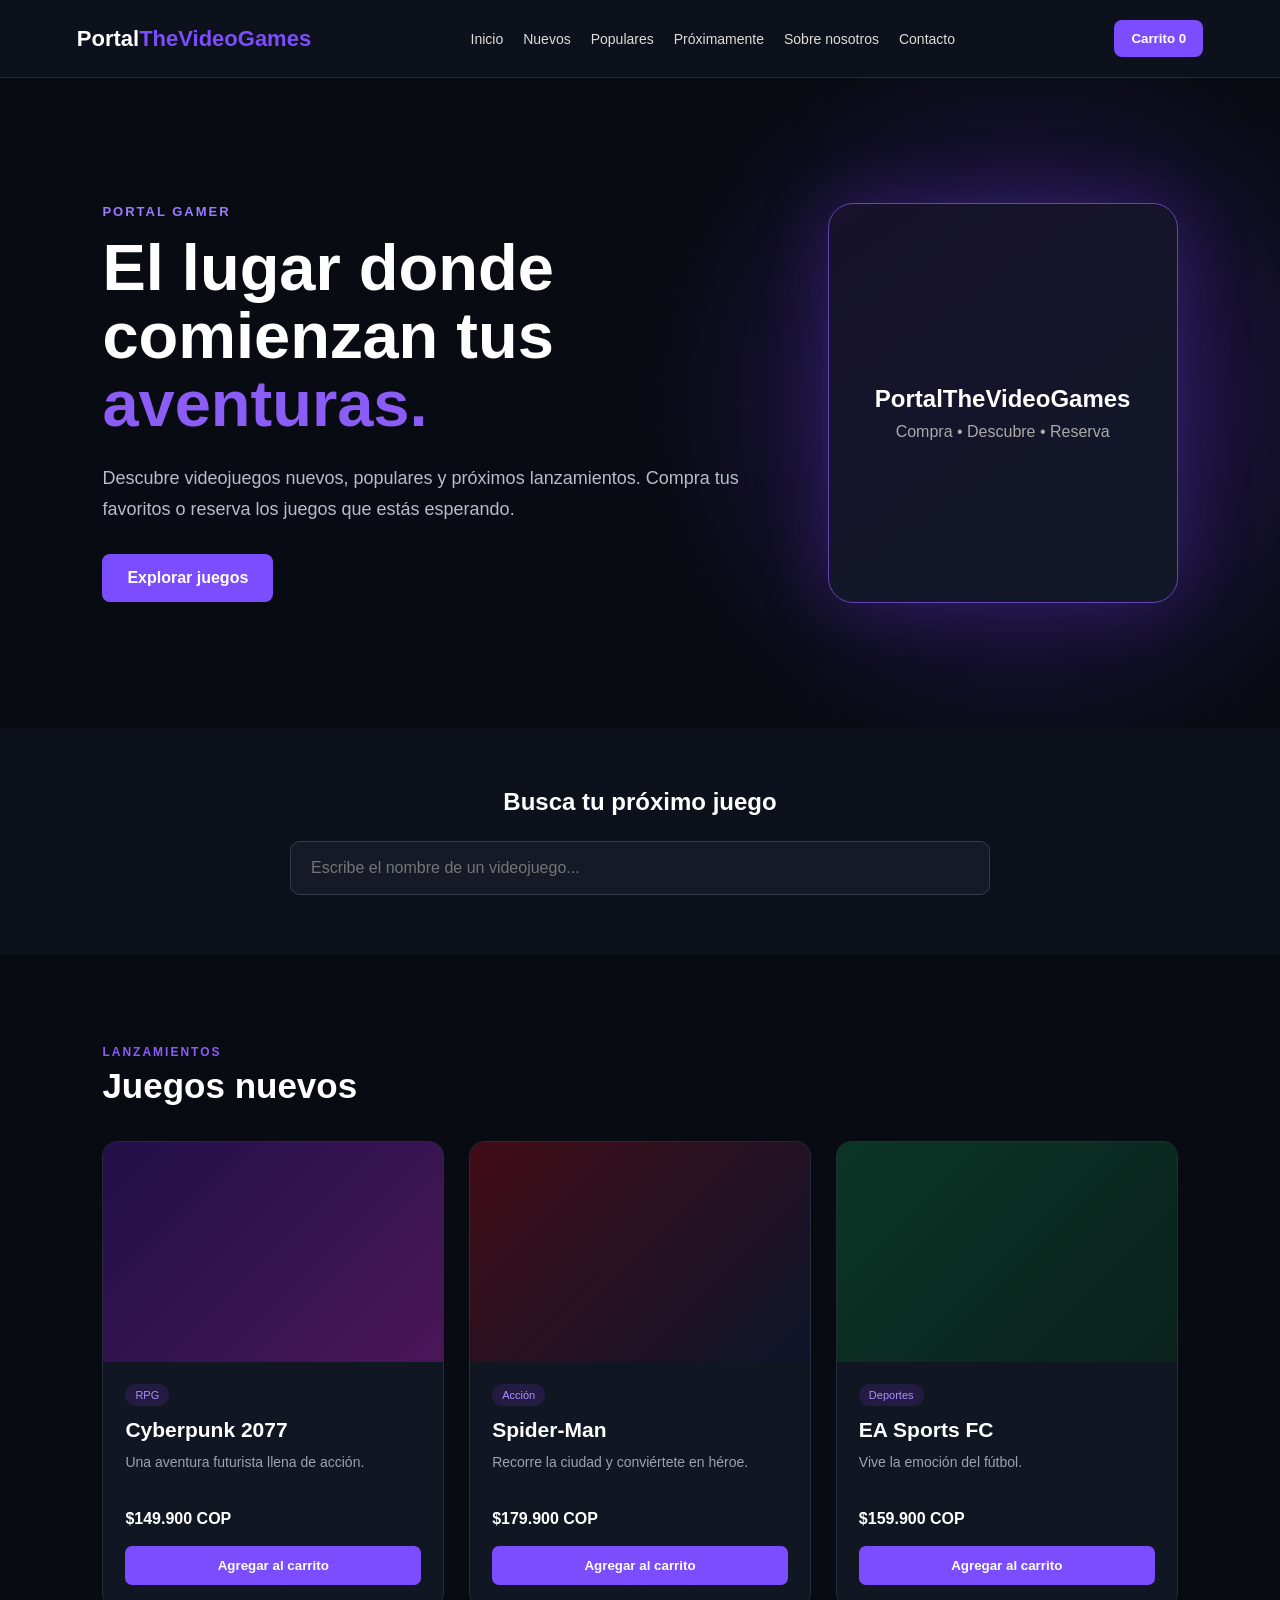
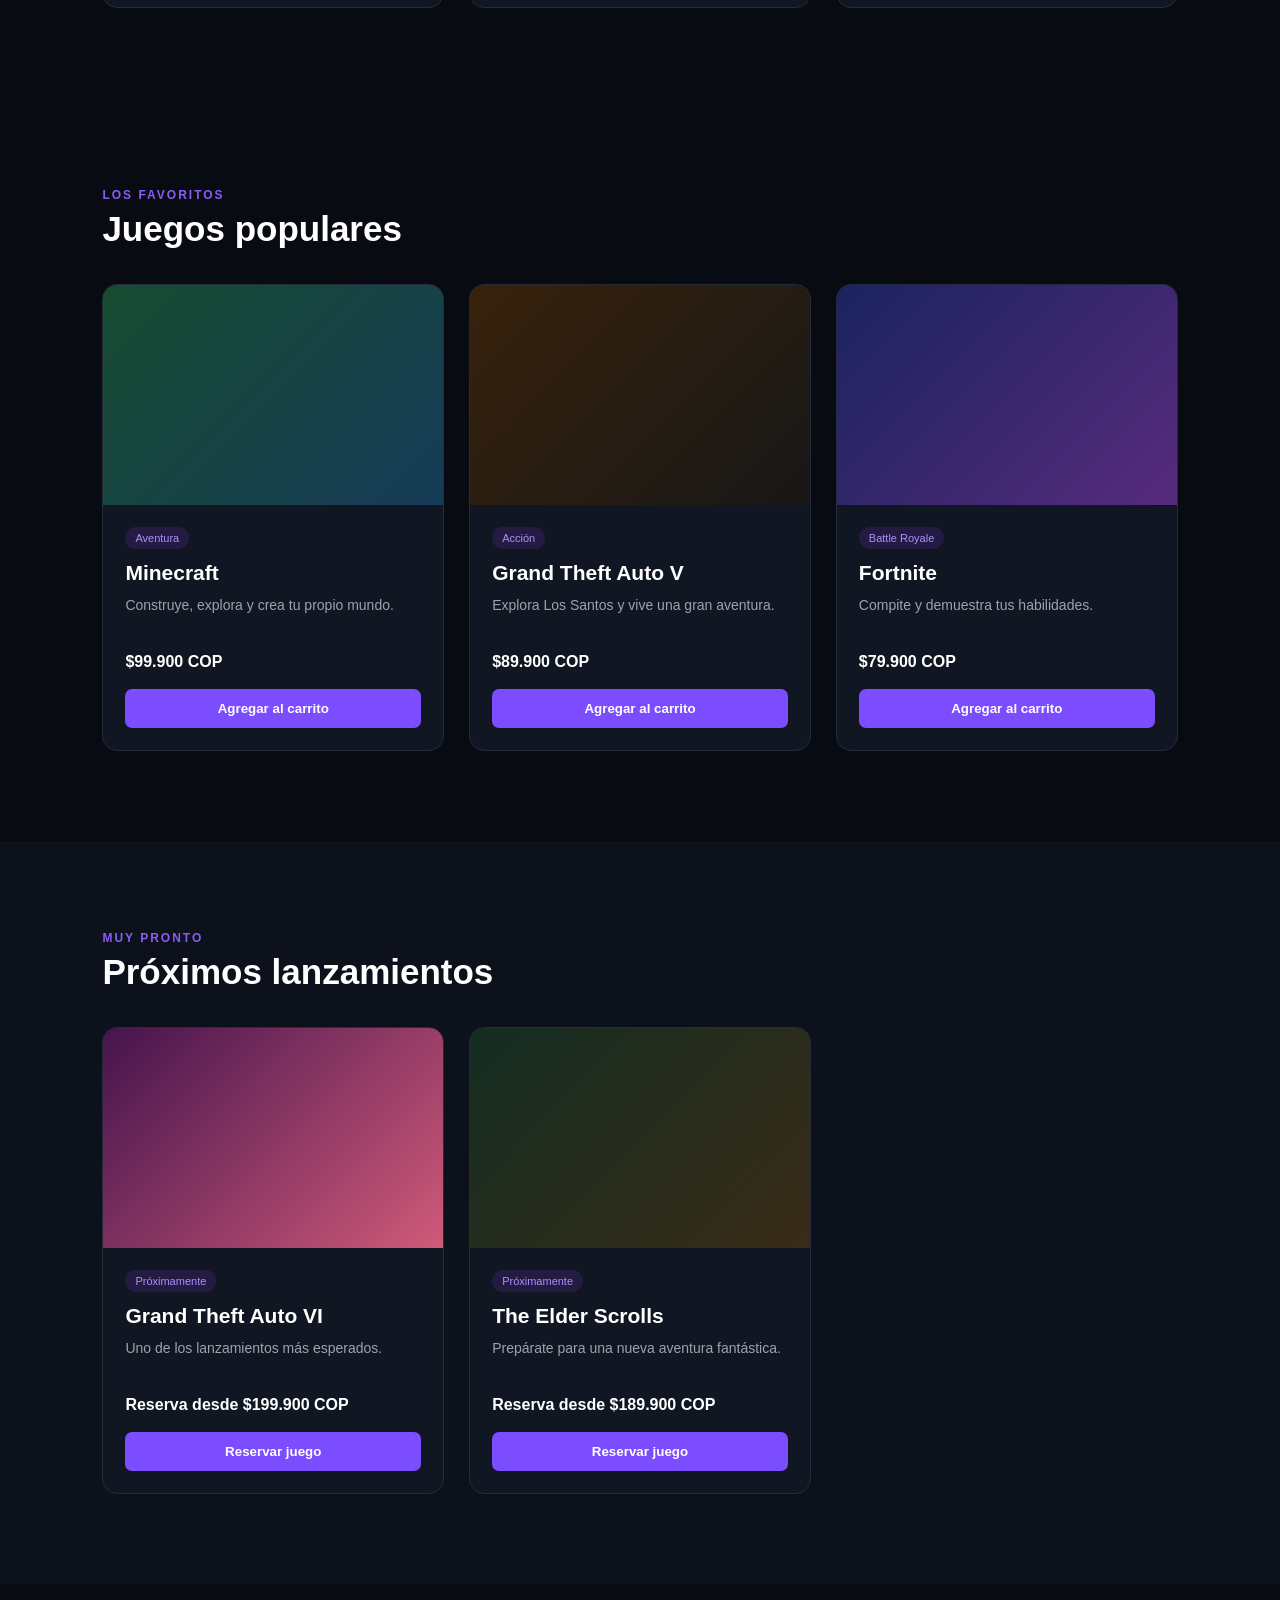
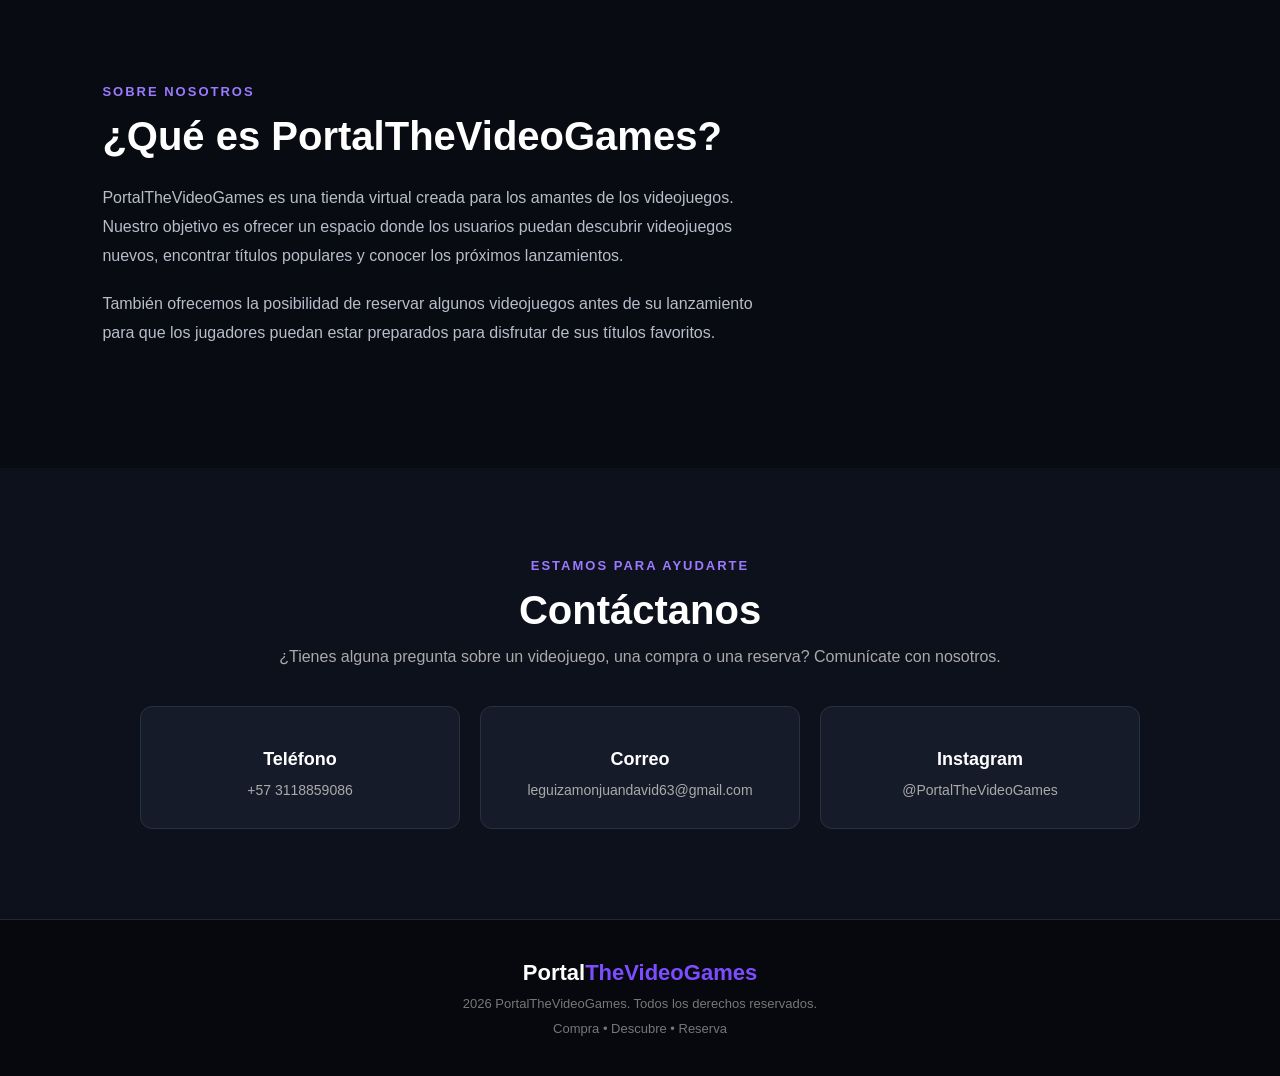
==== commit 2ab2bd0a: "Add files via upload" ====
--- a/index.html
+++ b/index.html
@@ -82,7 +82,7 @@
 
                 <article class="juego" data-nombre="Cyberpunk 2077">
                     <div class="imagen-juego cyberpunk">
-                        <img src="cyber.webp" alt="">
+                        <img src="cyber.webp" alt="" onerror="this.style.display='none'">
                     </div>
                     <div class="info-juego">
                         <span class="categoria">RPG</span>
@@ -98,7 +98,7 @@
 
                 <article class="juego" data-nombre="Spider-Man">
                     <div class="imagen-juego spiderman">
-                        <img src="spider.jpeg" alt="">
+                        <img src="spider.jpeg" alt="" onerror="this.style.display='none'">
                     </div>
                     <div class="info-juego">
                         <span class="categoria">Acción</span>
@@ -113,7 +113,7 @@
 
                 <article class="juego" data-nombre="EA Sports FC">
                     <div class="imagen-juego futbol">
-                        <img src="fc.webp" alt="">
+                        <img src="fc.webp" alt="" onerror="this.style.display='none'">
                     </div>
                     <div class="info-juego">
                         <span class="categoria">Deportes</span>
@@ -142,7 +142,7 @@
 
                 <article class="juego" data-nombre="Minecraft">
                     <div class="imagen-juego minecraft">
-                        <img src="minecraft.avif" alt="">
+                        <img src="minecraft.avif" alt="" onerror="this.style.display='none'">
                     </div>
                     <div class="info-juego">
                         <span class="categoria">Aventura</span>
@@ -157,7 +157,7 @@
 
                 <article class="juego" data-nombre="Grand Theft Auto V">
                     <div class="imagen-juego gta">
-                        <img src="gtavi.jpg" alt="">
+                        <img src="gtavi.jpg" alt="" onerror="this.style.display='none'">
                     </div>
                     <div class="info-juego">
                         <span class="categoria">Acción</span>
@@ -173,7 +173,7 @@
 
                 <article class="juego" data-nombre="Fortnite">
                     <div class="imagen-juego fortnite">
-                        <img src="fortnite.avif" alt="">
+                        <img src="fortnite.avif" alt="" onerror="this.style.display='none'">
                     </div>
                     <div class="info-juego">
                         <span class="categoria">Battle Royale</span>
@@ -202,7 +202,7 @@
 
                 <article class="juego" data-nombre="Grand Theft Auto VI">
                     <div class="imagen-juego gta6">
-                        <img src="gta-VI.jpg" alt="">
+                        <img src="gta-VI.jpg" alt="" onerror="this.style.display='none'">
                     </div>
 
                     <div class="info-juego">
@@ -221,7 +221,7 @@
 
                 <article class="juego" data-nombre="The Elder Scrolls">
                     <div class="imagen-juego elder">
-                        <img src="the elder.png" alt="">
+                        <img src="the elder.png" alt="" onerror="this.style.display='none'">
                     </div>
 
                     <div class="info-juego">
@@ -269,7 +269,7 @@
             </div>
 
             <div class="nosotros-icon">
-                <img src="cuarta.jpeg" alt="">
+                <img src="cuarta.jpeg" alt="" onerror="this.style.display='none'">
             </div>
 
         </div>
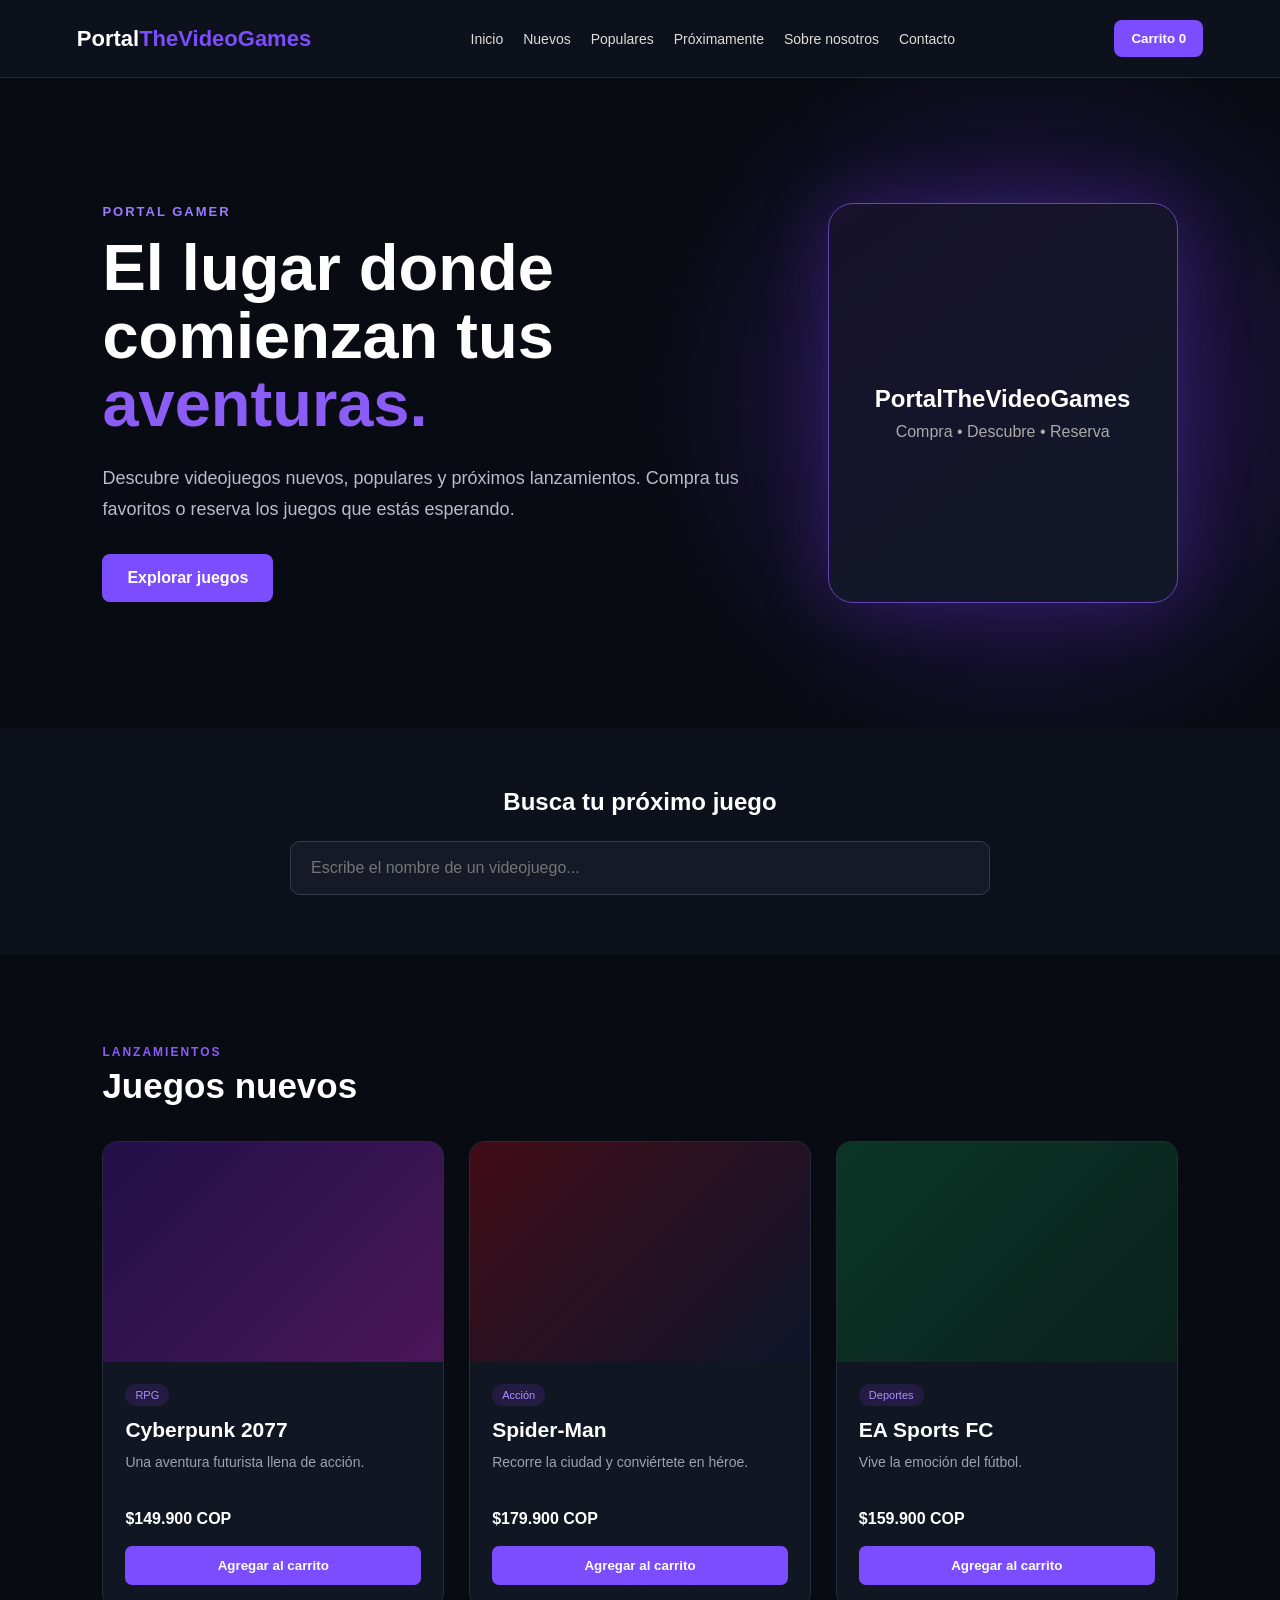
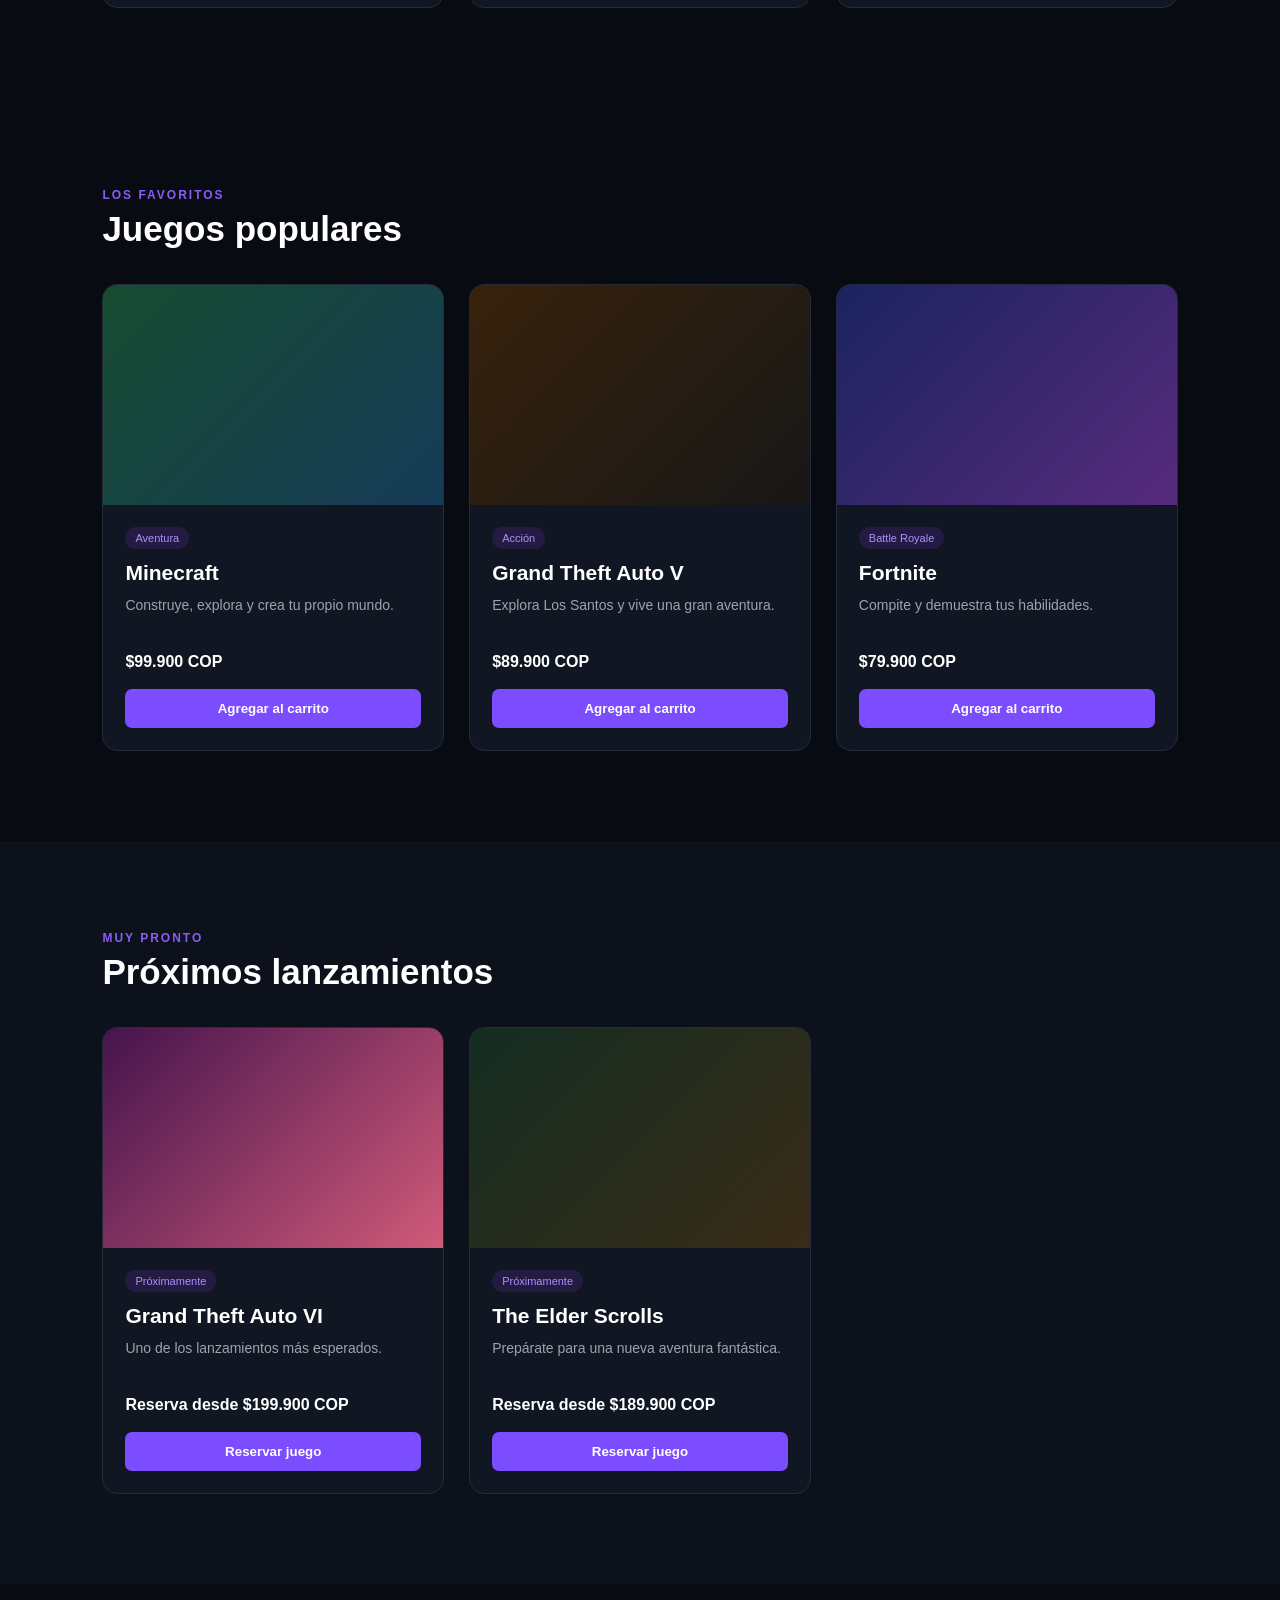
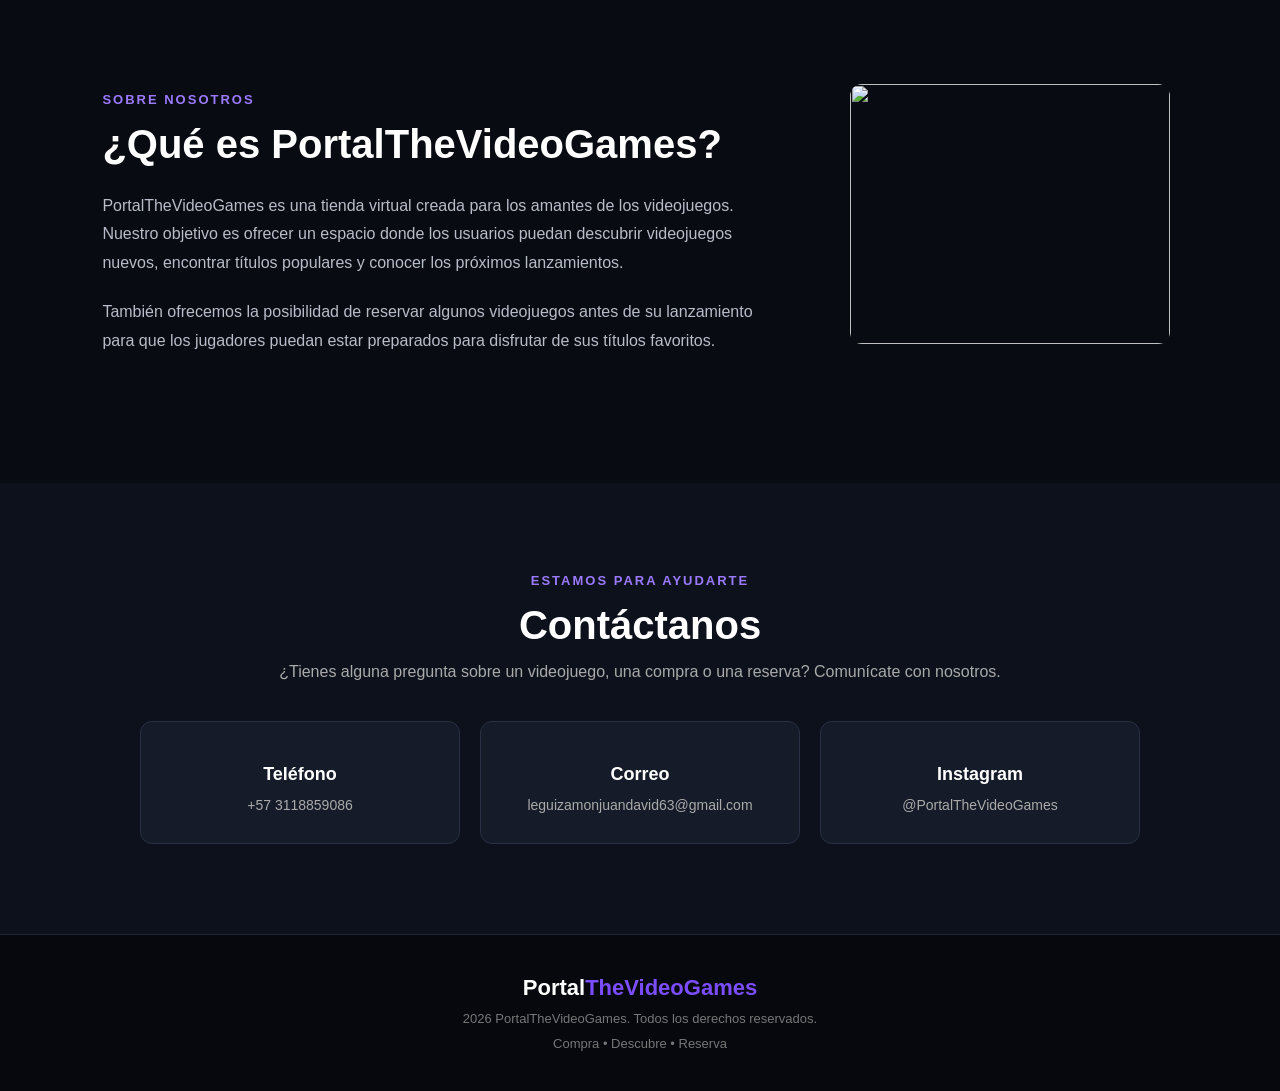
==== commit ec02142b: "Add files via upload" ====
--- a/index.html
+++ b/index.html
@@ -82,7 +82,7 @@
 
                 <article class="juego" data-nombre="Cyberpunk 2077">
                     <div class="imagen-juego cyberpunk">
-                        <img src="cyber.webp" alt="" onerror="this.style.display='none'">
+                        <img src="imagenes/cyber.webp" alt="" onerror="this.style.display='none'">
                     </div>
                     <div class="info-juego">
                         <span class="categoria">RPG</span>
@@ -98,7 +98,7 @@
 
                 <article class="juego" data-nombre="Spider-Man">
                     <div class="imagen-juego spiderman">
-                        <img src="spider.jpeg" alt="" onerror="this.style.display='none'">
+                        <img src="imagenes/spider.jpeg" alt="" onerror="this.style.display='none'">
                     </div>
                     <div class="info-juego">
                         <span class="categoria">Acción</span>
@@ -113,7 +113,7 @@
 
                 <article class="juego" data-nombre="EA Sports FC">
                     <div class="imagen-juego futbol">
-                        <img src="fc.webp" alt="" onerror="this.style.display='none'">
+                        <img src="imagenes/fc.webp" alt="" onerror="this.style.display='none'">
                     </div>
                     <div class="info-juego">
                         <span class="categoria">Deportes</span>
@@ -142,7 +142,7 @@
 
                 <article class="juego" data-nombre="Minecraft">
                     <div class="imagen-juego minecraft">
-                        <img src="minecraft.avif" alt="" onerror="this.style.display='none'">
+                        <img src="imagenes/minecraft.avif" alt="" onerror="this.style.display='none'">
                     </div>
                     <div class="info-juego">
                         <span class="categoria">Aventura</span>
@@ -157,7 +157,7 @@
 
                 <article class="juego" data-nombre="Grand Theft Auto V">
                     <div class="imagen-juego gta">
-                        <img src="gtavi.jpg" alt="" onerror="this.style.display='none'">
+                        <img src="imagenes/gtavi.jpg" alt="" onerror="this.style.display='none'">
                     </div>
                     <div class="info-juego">
                         <span class="categoria">Acción</span>
@@ -173,7 +173,7 @@
 
                 <article class="juego" data-nombre="Fortnite">
                     <div class="imagen-juego fortnite">
-                        <img src="fortnite.avif" alt="" onerror="this.style.display='none'">
+                        <img src="imagenes/fornite.avif" alt="" onerror="this.style.display='none'">
                     </div>
                     <div class="info-juego">
                         <span class="categoria">Battle Royale</span>
@@ -202,7 +202,7 @@
 
                 <article class="juego" data-nombre="Grand Theft Auto VI">
                     <div class="imagen-juego gta6">
-                        <img src="gta-VI.jpg" alt="" onerror="this.style.display='none'">
+                        <img src="imagenes/gta-VI.jpg" alt="" onerror="this.style.display='none'">
                     </div>
 
                     <div class="info-juego">
@@ -221,7 +221,7 @@
 
                 <article class="juego" data-nombre="The Elder Scrolls">
                     <div class="imagen-juego elder">
-                        <img src="the elder.png" alt="" onerror="this.style.display='none'">
+                        <img src="imagenes/the elder.png" alt="" onerror="this.style.display='none'">
                     </div>
 
                     <div class="info-juego">
@@ -269,7 +269,7 @@
             </div>
 
             <div class="nosotros-icon">
-                <img src="cuarta.jpeg" alt="" onerror="this.style.display='none'">
+                <img src="imagenes/cuarta.jpeg" alt="">
             </div>
 
         </div>
